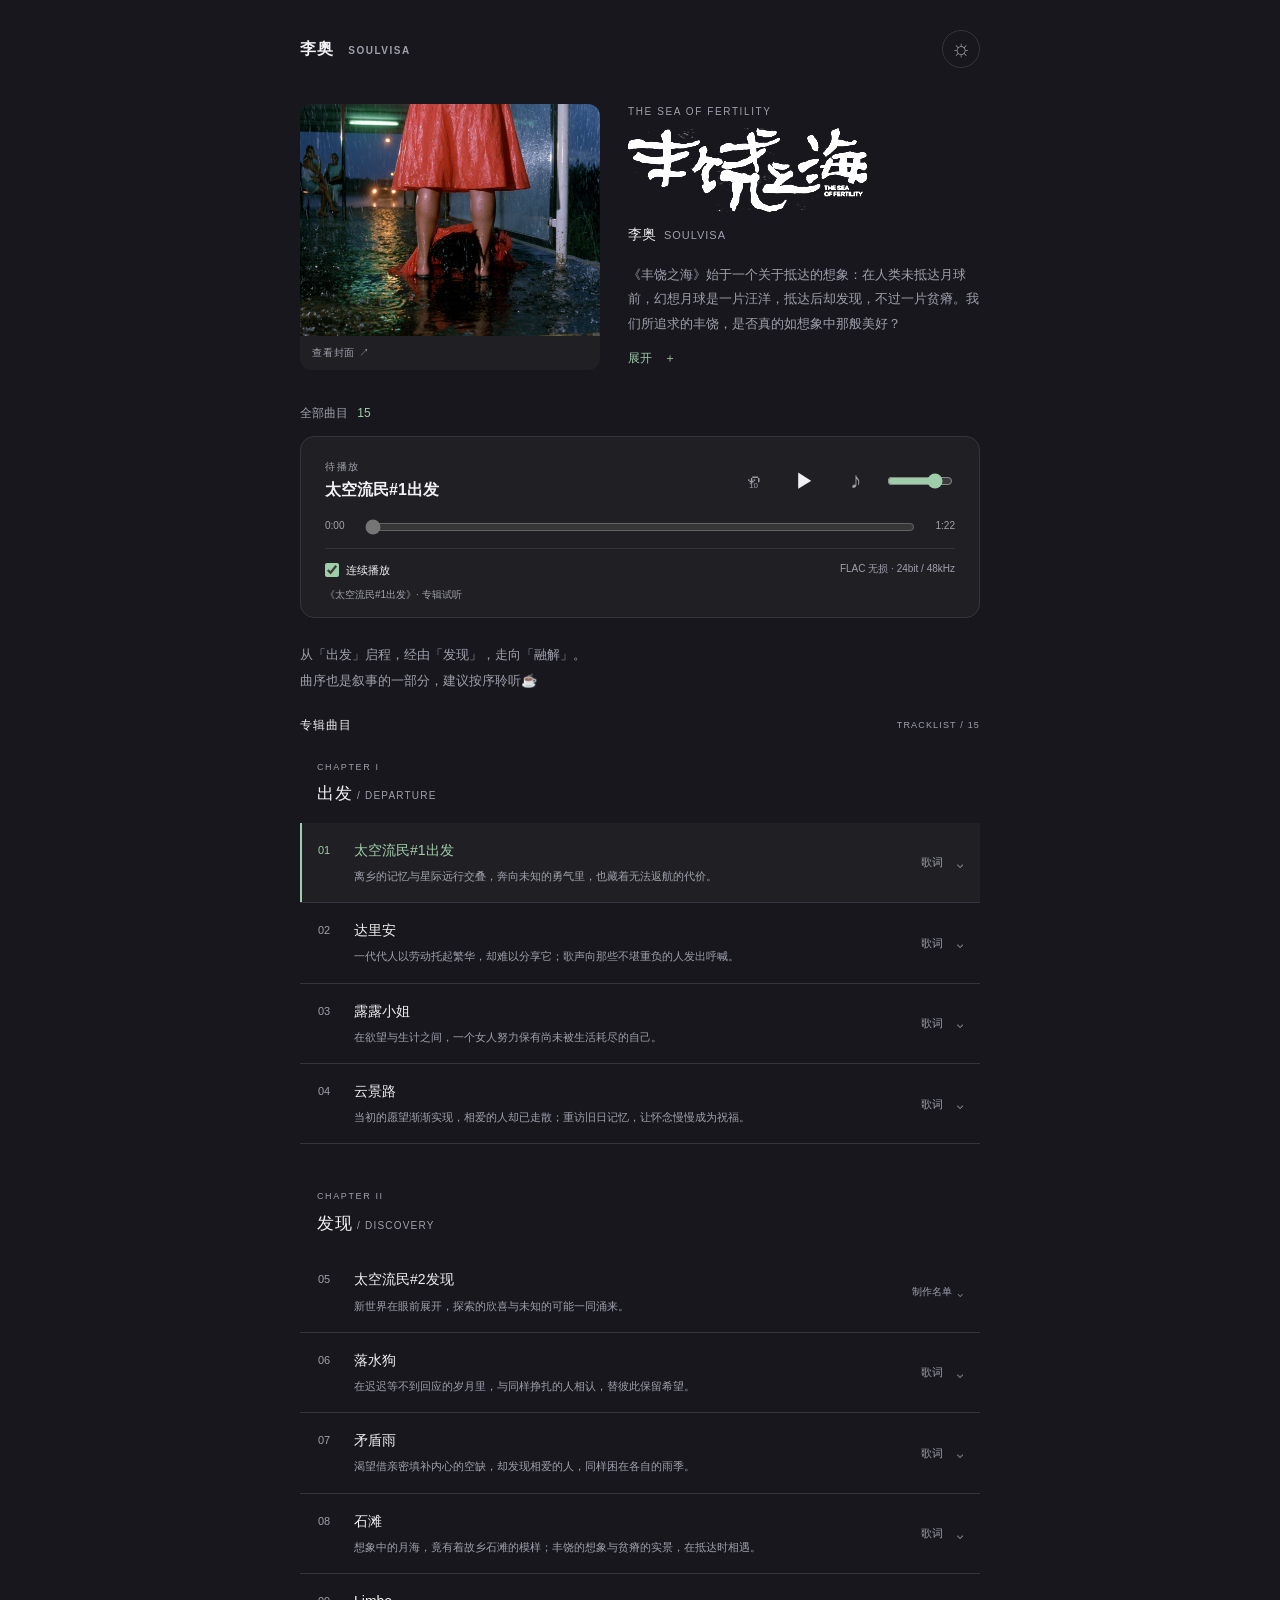
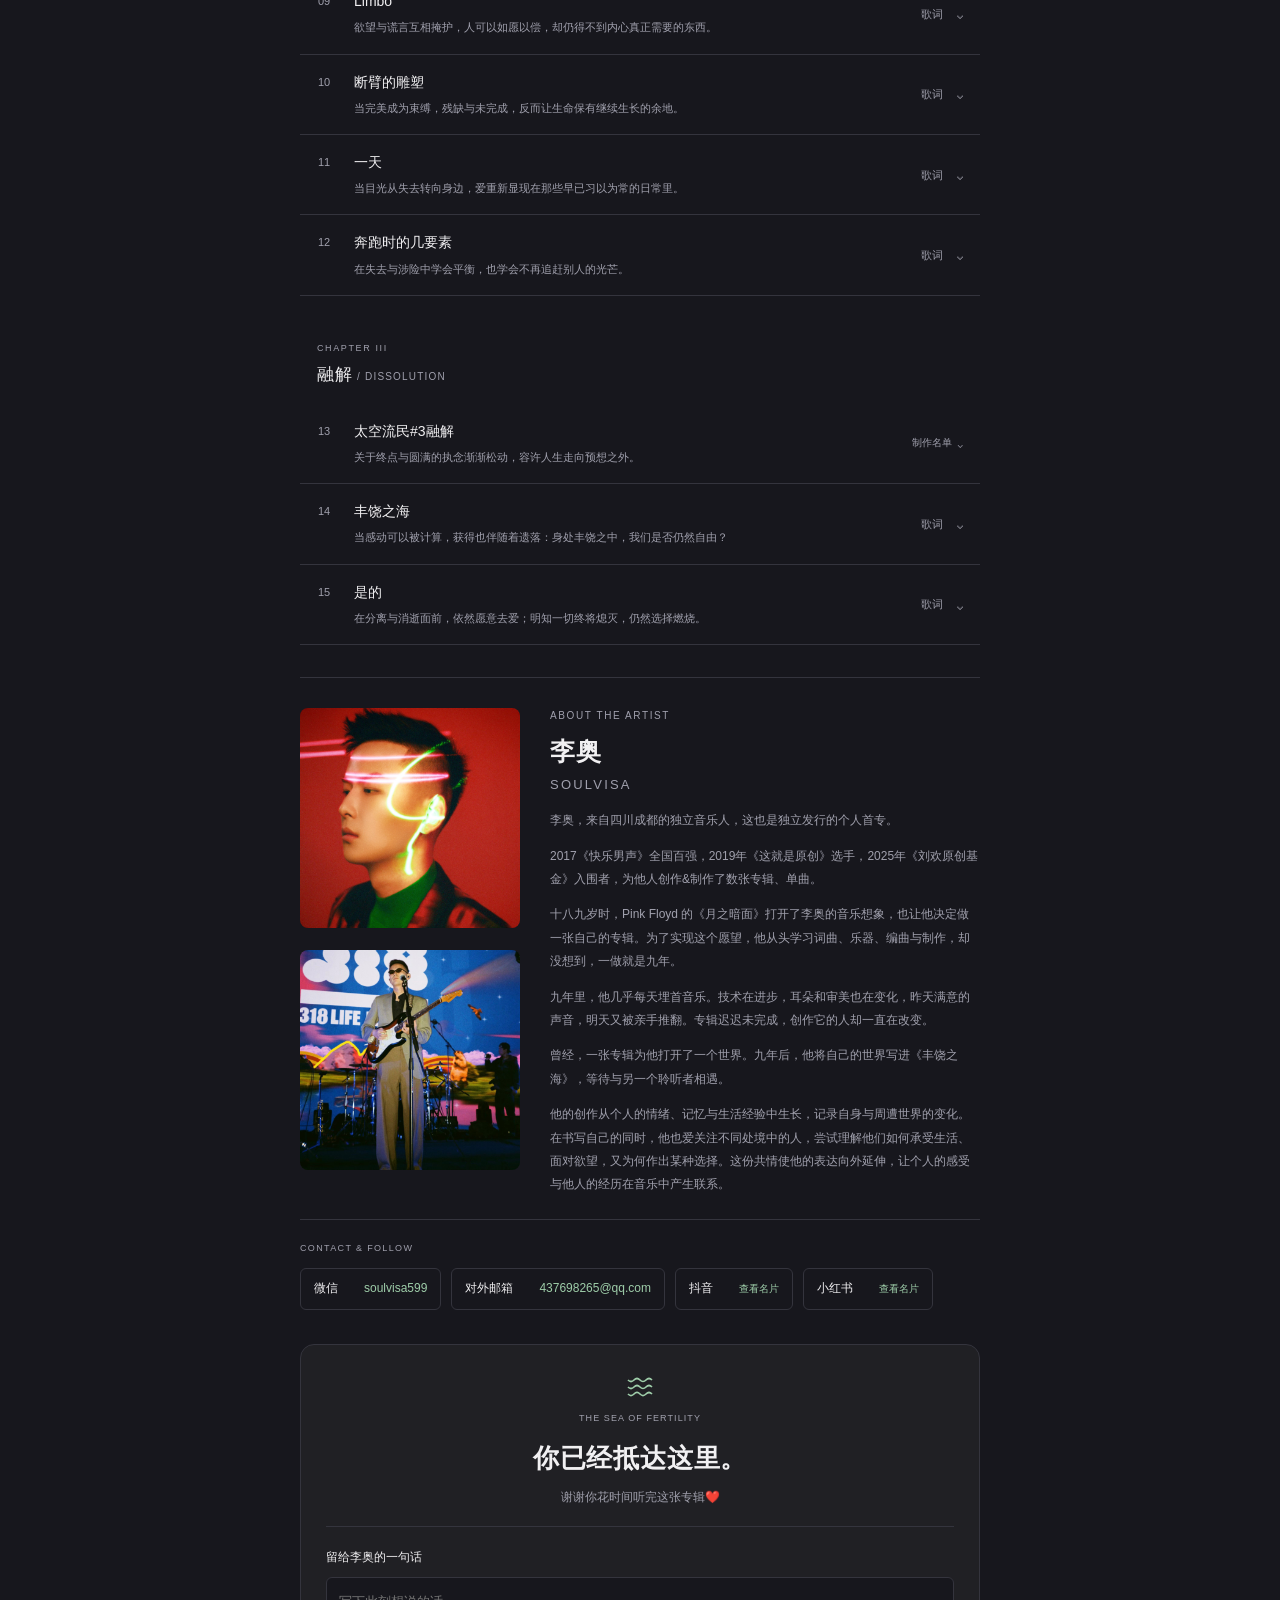
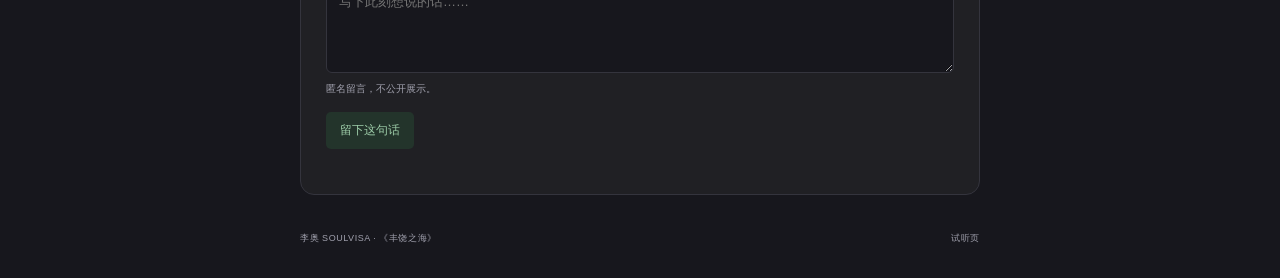
==== index.html @ 20dd4b31 "Stream all 15 lossless tracks from Hong Kong COS" ====
<!doctype html>
<html lang="zh-CN" data-theme="dark">
<head>
  <meta charset="utf-8">
  <meta name="viewport" content="width=device-width,initial-scale=1">
  <meta name="theme-color" content="#17171d">
  <meta name="app-version" content="2026-11-04-cos-all">
  <meta name="description" content="李奥 SOULVISA《丰饶之海》专辑试听与歌词。">
  <title>丰饶之海 · 李奥 SOULVISA</title>
  <link rel="icon" href="./assets/cover.jpg">
  <link rel="stylesheet" href="./styles.css?v=20261104-mainland">
  <script src="./album-data.js?v=20261104-cos-all" defer></script>
  <script src="./completion.js?v=20261104-mainland" defer></script>
  <script src="./media-session.js?v=20261104-mainland" defer></script>
  <script src="./app.js?v=20261104-mainland" defer></script>
  <script src="./socials.js?v=20261104-mainland" defer></script>
</head>
<body>
  <a class="skip" href="#player">跳到试听</a>
  <main class="shell">
    <header class="topbar"><a class="wordmark" href="#">李奥 <span>SOULVISA</span></a><button id="theme" class="icon" aria-label="切换到浅色模式" title="切换主题">☼</button></header>
    <section class="album" aria-labelledby="album-title">
      <button class="artwork" id="cover-open" aria-label="查看完整封面"><img src="./assets/cover.jpg" alt="《丰饶之海》资料包中的封面：雨幕中的红裙与倒影" width="1200" height="928"><span>查看封面 ↗</span></button>
      <div class="album-info"><p class="eyebrow">THE SEA OF FERTILITY</p><h1 id="album-title"><span class="visually-hidden">《丰饶之海》</span><span class="album-title-graphic" aria-hidden="true"><img src="./assets/album-title.svg" alt="" width="850" height="300"></span></h1><p class="artist">李奥 <span>SOULVISA</span></p><div id="introduction"></div><details class="about"><summary><span class="intro-toggle-label">展开</span><span class="intro-toggle-icon" aria-hidden="true">＋</span></summary><div id="intro-more"></div></details></div>
    </section>
    <nav class="page-nav" aria-label="页面导航"><a href="#tracklist">全部曲目 <span>15</span></a></nav>
    <section class="player" id="player" aria-label="专辑试听播放器" tabindex="-1">
      <div class="player-top"><div class="now"><p id="status" class="eyebrow" aria-live="polite">单曲试听</p><h2 id="now-title">太空流民#1出发</h2></div><div class="transport"><button id="rewind" class="icon" aria-label="后退10秒" title="后退10秒">↶<small>10</small></button><button id="play" class="play" aria-label="播放太空流民#1出发">▶</button><button id="mute" class="icon" aria-label="静音">♪</button><input id="volume" type="range" min="0" max="1" step="0.05" value="0.8" aria-label="音量"></div></div>
      <div class="timeline"><span id="elapsed">0:00</span><input id="seek" type="range" min="0" max="100" step="0.1" value="0" disabled aria-label="播放进度"><span id="duration">—:—</span></div>
      <div class="playback-options"><label class="continuous-control"><input id="continuous-play" type="checkbox" checked><span>连续播放</span></label><span class="playback-hint">FLAC 无损 · 24bit / 48kHz</span></div>
      <p id="message" role="status">《太空流民#1出发》· 专辑试听</p>
      <audio id="audio" preload="none"></audio>
    </section>
    <p class="listening-guide">从「出发」启程，经由「发现」，走向「融解」。<br>曲序也是叙事的一部分，建议按序聆听☕</p>
    <div class="list-heading" id="tracklist"><h2>专辑曲目</h2><span>TRACKLIST / 15</span></div>
    <div id="tracks" class="tracks"></div>
    <section class="artist-profile" aria-labelledby="artist-name">
      <img class="artist-portrait" src="./assets/artist-portrait.jpg?v=20261104-mainland" alt="李奥 SOULVISA 个人照片：红色背景与霓虹光轨" width="1200" height="1200" loading="lazy">
      <div class="artist-profile-info">
        <p class="eyebrow">ABOUT THE ARTIST</p>
        <h2 id="artist-name">李奥 <span>SOULVISA</span></h2>
        <div class="artist-bio"><p>李奥，来自四川成都的独立音乐人，这也是独立发行的个人首专。</p><p>2017《快乐男声》全国百强，2019年《这就是原创》选手，2025年《刘欢原创基金》入围者，为他人创作&amp;制作了数张专辑、单曲。</p><p>十八九岁时，Pink Floyd 的《月之暗面》打开了李奥的音乐想象，也让他决定做一张自己的专辑。为了实现这个愿望，他从头学习词曲、乐器、编曲与制作，却没想到，一做就是九年。</p><p>九年里，他几乎每天埋首音乐。技术在进步，耳朵和审美也在变化，昨天满意的声音，明天又被亲手推翻。专辑迟迟未完成，创作它的人却一直在改变。</p><p>曾经，一张专辑为他打开了一个世界。九年后，他将自己的世界写进《丰饶之海》，等待与另一个聆听者相遇。</p><p>他的创作从个人的情绪、记忆与生活经验中生长，记录自身与周遭世界的变化。在书写自己的同时，他也爱关注不同处境中的人，尝试理解他们如何承受生活、面对欲望，又为何作出某种选择。这份共情使他的表达向外延伸，让个人的感受与他人的经历在音乐中产生联系。</p></div>
      </div>
      <figure class="artist-stage"><img src="./assets/artist-stage.jpg" alt="李奥 SOULVISA 持吉他演唱的舞台照片" width="1440" height="1440" loading="lazy"></figure>
      <div class="artist-contact" aria-labelledby="artist-contact-title">
        <p class="eyebrow" id="artist-contact-title">CONTACT &amp; FOLLOW</p>
        <div class="artist-links">
          <button id="wechat-copy" class="wechat-contact" type="button" title="复制微信号">微信 <span>soulvisa599</span></button>
          <a href="mailto:437698265@qq.com">对外邮箱 <span>437698265@qq.com</span></a>
          <button class="social-card-button" type="button" data-social-card="douyin" aria-haspopup="dialog" aria-controls="social-dialog">抖音 <span>查看名片</span></button>
          <button class="social-card-button" type="button" data-social-card="xiaohongshu" aria-haspopup="dialog" aria-controls="social-dialog">小红书 <span>查看名片</span></button>
        </div>
        <p id="wechat-copy-status" class="contact-copy-status" role="status" aria-live="polite"></p>
      </div>
    </section>
    <section id="arrival" class="arrival" aria-label="聆听感受与匿名留言" data-complete="false">
      <svg class="arrival-waves" viewBox="0 0 28 24" width="28" height="24" aria-hidden="true"><path d="M2 5Q5 8 8 5T14 5T20 5T26 5M2 12Q5 15 8 12T14 12T20 12T26 12M2 19Q5 22 8 19T14 19T20 19T26 19" fill="none" stroke="currentColor" stroke-width="1.7"/></svg>
      <p class="eyebrow">THE SEA OF FERTILITY</p>
      <div id="arrival-completion" class="arrival-completion">
        <h2 id="arrival-title" tabindex="-1">你已经抵达这里。</h2>
        <p class="arrival-thanks">谢谢你花时间听完这张专辑❤️</p>
      </div>
      <form id="message-form" class="message-form">
        <label for="message-text">留给李奥的一句话</label>
        <textarea id="message-text" name="message" rows="3" maxlength="500" required placeholder="写下此刻想说的话……"></textarea>
        <p class="message-privacy">匿名留言，不公开展示。</p>
        <button id="send-message" type="submit">留下这句话</button>
        <p id="message-result" role="status" aria-live="polite"></p>
      </form>
    </section>
    <footer><span>李奥 SOULVISA · 《丰饶之海》</span><span>试听页</span></footer>
  </main>
  <dialog id="cover-dialog" aria-label="专辑封面"><button class="close" aria-label="关闭封面">×</button><img src="./assets/cover.jpg" alt="《丰饶之海》完整封面"></dialog>
  <dialog id="social-dialog" aria-labelledby="social-title">
    <button class="close" type="button" aria-label="关闭社交名片">×</button>
    <h2 id="social-title">社交名片</h2>
    <p id="social-account"></p>
    <img id="social-image" alt="">
    <div class="social-dialog-actions"><button id="social-copy" type="button">复制账号</button><a id="social-save" download>保存名片</a></div>
    <p id="social-copy-status" role="status" aria-live="polite"></p>
  </dialog>
  <noscript>请开启 JavaScript 以查看曲目与歌词。<a href="https://soulvisa-lossless-test-20261104-1313808286.cos.ap-hongkong.myqcloud.com/02.flac">《达里安》试听</a></noscript>
</body>
</html>
---- styles.css ----
:root{--bg:#17171d;--surface:#202024;--hover:#27272e;--ink:#f1f0f2;--muted:#a0a0ad;--line:#34343d;--accent:#9ecda9;--accent-bg:#23342b;--overlay:#000b;--font:-apple-system,BlinkMacSystemFont,"Segoe UI","PingFang SC","Microsoft YaHei",sans-serif;color-scheme:dark}
[data-theme=light]{--bg:#f5f4f0;--surface:#fffefa;--hover:#eeede7;--ink:#24252a;--muted:#666875;--line:#d9d8d1;--accent:#326a47;--accent-bg:#e6eee4;color-scheme:light}
*{box-sizing:border-box}html{scroll-behavior:smooth;scroll-padding-top:24px;overflow-x:clip}body{margin:0;background:var(--bg);color:var(--ink);font-family:var(--font);font-size:14px;line-height:1.65;overflow-x:clip}button,input,a{-webkit-tap-highlight-color:transparent}button,input{font:inherit}button{color:inherit;cursor:pointer}button,a,input{outline-offset:5px}button:focus-visible,a:focus-visible,input:focus-visible,summary:focus-visible{outline:2px solid var(--accent)}a{color:inherit;text-decoration:none}button{border:0;background:none}button:disabled{opacity:.3;cursor:default}h1,h2,p{margin:0}h1,h2{font-weight:600}button,a,summary{touch-action:manipulation}.shell{width:min(100% - 40px,680px);margin:0 auto}.skip{position:absolute;top:-80px;padding:12px;background:var(--ink);color:var(--bg);z-index:10}.skip:focus{top:0}.topbar{display:flex;align-items:center;justify-content:space-between;padding:30px 0 36px}.wordmark{font-size:16px;font-weight:600;letter-spacing:.08em}.wordmark span{font-size:10px;letter-spacing:.15em;color:var(--muted);margin-left:8px}.icon{width:38px;height:38px;display:inline-flex;align-items:center;justify-content:center;border-radius:50%;font-size:23px;color:var(--muted);position:relative;flex-shrink:0}.icon:hover{background:var(--hover);color:var(--ink)}#theme{border:1px solid var(--line)}.album{display:grid;grid-template-columns:300px minmax(0,1fr);gap:28px;align-items:start}.artwork{padding:0;text-align:left;position:relative;overflow:hidden;display:block;border-radius:12px;background:var(--surface)}.artwork img{display:block;width:100%;height:auto;aspect-ratio:2311/1786}.artwork span{display:block;font-size:10px;color:var(--muted);padding:9px 12px;letter-spacing:.08em}.album-info{min-width:0}.eyebrow{color:var(--muted);font-size:10px;letter-spacing:.16em;line-height:1.5}.album h1{font-size:36px;letter-spacing:.035em;line-height:1.25;margin:8px 0 10px;overflow-wrap:anywhere}.artist{font-size:14px;color:var(--ink);margin-bottom:17px}.artist span{font-size:11px;letter-spacing:.09em;color:var(--muted);margin-left:4px}#introduction p,.about p{color:var(--muted);line-height:1.9;font-size:13px}.about{margin-top:9px}.about summary{color:var(--accent);font-size:12px;cursor:pointer;list-style:none;display:inline-flex;align-items:center;gap:12px}.about summary::-webkit-details-marker{display:none}.about[open] summary .intro-toggle-icon{transform:rotate(45deg)}.about p{margin-top:12px}.page-nav{display:flex;justify-content:space-between;align-items:center;margin:34px 0 12px;color:var(--muted);font-size:12px}.page-nav span{margin-left:6px;color:var(--accent)}.page-nav button{padding:8px 0;font-size:12px}.page-nav a:hover,.page-nav button:hover{color:var(--ink)}.player{border:1px solid var(--line);background:var(--surface);border-radius:14px;padding:22px 24px 14px}.player-top{display:flex;align-items:center;justify-content:space-between;gap:16px}.now{min-width:0}.now h2{font-size:16px;margin-top:3px;overflow-wrap:anywhere}.transport{display:flex;align-items:center;gap:10px}.play{width:44px;height:44px;font-size:20px;display:grid;place-items:center;border-radius:50%;color:var(--ink)}.play:hover{background:var(--hover)}.icon small{position:absolute;font-size:8px;top:17px;left:14px}.timeline{display:flex;align-items:center;gap:12px;margin-top:14px;color:var(--muted);font-size:10px;font-variant-numeric:tabular-nums}.timeline span{min-width:28px}.timeline span:last-child{text-align:right}input[type=range]{accent-color:var(--accent);cursor:pointer;height:18px}#volume{width:66px}#seek{flex:1;min-width:0;width:100%;margin:0}#message{font-size:10px;color:var(--muted);margin:8px 0 0}.list-heading{display:flex;align-items:center;justify-content:space-between;margin:32px 0 13px}.list-heading h2{font-size:12px;font-weight:500;letter-spacing:.07em}.list-heading span{font-size:9px;letter-spacing:.13em;color:var(--muted)}.track{border-bottom:1px solid var(--line);position:relative}.track[data-selected=true]{background:var(--surface)}.track[data-selected=true]:before{content:"";position:absolute;left:0;top:0;bottom:0;width:2px;background:var(--accent)}.row{display:grid;grid-template-columns:minmax(0,1fr) 76px;min-height:59px;align-items:center}.select-track{display:grid;grid-template-columns:24px minmax(0,1fr);align-items:center;gap:12px;text-align:left;min-width:0;width:100%;padding:16px 10px 16px 18px}.select-track:hover{background:var(--hover)}.number{font-size:11px;color:var(--muted);font-variant-numeric:tabular-nums}.track-title{font-size:14px;overflow-wrap:anywhere;min-width:0}.track-state{font-size:10px;color:var(--muted);white-space:nowrap}.track[data-selected=true] .track-title,.track[data-selected=true] .number{color:var(--accent)}.chevron{display:flex;align-items:center;justify-content:flex-end;gap:12px;width:74px;height:44px;padding:0 14px 0 0;color:var(--muted);font-size:11px;white-space:nowrap}.chevron:hover{color:var(--ink)}.chevron-icon{font-size:18px}.chevron[aria-expanded=true] .chevron-icon{transform:rotate(180deg)}.track-unavailable{padding-right:14px;text-align:right;font-size:10px;color:var(--muted);white-space:nowrap}.track-details{padding:2px 20px 28px 54px}.track-details[hidden]{display:none}.credit{font-size:11px;color:var(--accent);margin-bottom:16px}.lyrics{font-size:13px;color:var(--muted);white-space:pre-wrap;line-height:2;overflow-wrap:anywhere}.listen-link{border-top:1px solid var(--line);margin-top:36px;padding-top:27px;display:flex;justify-content:space-between;align-items:center;gap:20px}.listen-link h2{font-size:18px;margin:5px 0}.listen-link p:not(.eyebrow){font-size:12px;color:var(--muted)}.listen-link>a{font-size:12px;white-space:nowrap;border:1px solid var(--line);border-radius:6px;padding:10px 14px}.listen-link>a:hover{background:var(--hover)}.listen-link>a span{margin-left:10px;color:var(--accent)}footer{display:flex;justify-content:space-between;gap:16px;color:var(--muted);font-size:9px;letter-spacing:.06em;padding:36px 0 32px}dialog{position:fixed;max-width:calc(100% - 32px);max-height:calc(100dvh - 36px);border:1px solid var(--line);background:var(--surface);color:var(--ink);border-radius:12px;padding:28px}dialog::backdrop{background:var(--overlay)}.close{position:absolute;right:10px;top:8px;background:var(--surface);border-radius:50%;width:34px;height:34px;font-size:26px;line-height:1}.close:hover{background:var(--hover)}#cover-dialog{padding:42px 10px 10px;width:min(92vw,1000px)}#cover-dialog img{display:block;width:100%;height:auto;max-height:calc(100dvh - 100px);object-fit:contain}noscript{display:block;text-align:center}
@media(max-width:560px){.shell{width:calc(100% - 32px);max-width:414px}.topbar{padding:23px 0 28px}.album{grid-template-columns:minmax(0,1fr);gap:22px}.artwork{width:100%}.artwork span{position:absolute;bottom:0;right:0;background:var(--overlay);color:var(--ink);border-radius:8px 0 0 0}.album h1{font-size:34px}.album .eyebrow{font-size:9px}.artist{margin-bottom:13px}#introduction p,.about p{font-size:13px}.page-nav{margin-top:24px}.player{padding:19px 15px 12px}.transport{gap:1px}#volume{display:none}.icon{width:32px}.play{width:38px}.timeline{gap:8px}.now h2{font-size:14px}.now .eyebrow{font-size:9px;letter-spacing:.08em}.select-track{padding-left:13px;gap:6px;grid-template-columns:22px minmax(0,1fr)}.track-title{font-size:13px}.track-state{font-size:9px}.row{grid-template-columns:minmax(0,1fr) 68px}.chevron{width:66px;gap:10px;font-size:10px}.track-details{padding-left:41px;padding-right:15px}.listen-link{align-items:flex-start;flex-direction:column;gap:16px}.listen-link>a{width:100%;display:flex;justify-content:space-between}footer{font-size:8px;gap:8px}}
@media(prefers-reduced-motion:reduce){html{scroll-behavior:auto}}

/* 2026-11-02 · item 4 artist photo preview */
.artist-profile{display:grid;grid-template-columns:220px minmax(0,1fr);align-items:center;gap:30px;padding-top:30px;margin-top:32px;border-top:1px solid var(--line)}
.artist-portrait{display:block;width:100%;height:auto;border-radius:8px}
.artist-profile-info{min-width:0}.artist-profile-info h2{font-size:25px;line-height:1.5;letter-spacing:.04em;margin-top:10px}.artist-profile-info h2 span{display:block;font-size:13px;font-weight:400;letter-spacing:.17em;color:var(--muted);margin-top:4px}
@media(max-width:560px){.artist-profile{grid-template-columns:minmax(0,1fr);gap:20px;padding-top:24px;margin-top:28px}.artist-profile-info h2{font-size:23px}.artist-profile-info h2 span{display:inline;margin-left:10px;font-size:11px}}

/* 2026-11-02 · item 5 listening guide; user confirmed 15 tracks, last track pending */
.listening-guide{color:var(--muted);font-size:13px;line-height:1.95;margin:24px 0 0;max-width:620px}.listening-guide+.list-heading{margin-top:23px}

/* 2026-11-02 · item 6; confirmed chapter starts: 01, 04, 12 */
.chapter+.chapter{margin-top:34px}.chapter-heading{padding:12px 17px 16px}.chapter-heading .eyebrow{font-size:9px;letter-spacing:.18em;color:var(--muted)}.chapter-heading h3{font-size:17px;font-weight:500;line-height:1.5;letter-spacing:.06em;margin:7px 0 0;color:var(--ink)}.chapter-english{font-size:10px;letter-spacing:.12em;font-weight:400;color:var(--muted)}
@media(max-width:560px){.chapter-heading{padding-left:13px}.chapter-heading h3{font-size:16px}.chapter-english{font-size:9px}.chapter+.chapter{margin-top:28px}}

/* 2026-11-02 · item 7 proposed track summaries */
.track-copy{display:block;min-width:0}.track-copy .track-title{display:block}.track-summary{display:block;font-size:11px;line-height:1.85;color:var(--muted);margin-top:4px;font-weight:400;overflow-wrap:anywhere}.select-track>.number{align-self:start;padding-top:2px}
@media(max-width:560px){.track-summary{font-size:10px;line-height:1.8}}

/* 2026-11-02 · item 8 continuous playback */
.playback-options{display:flex;align-items:center;justify-content:space-between;gap:12px;margin-top:12px;padding-top:12px;border-top:1px solid var(--line)}.continuous-control{display:inline-flex;align-items:center;gap:7px;cursor:pointer;color:var(--ink);font-size:11px;white-space:nowrap}.continuous-control input{margin:0;width:14px;height:14px;accent-color:var(--accent);cursor:pointer}.playback-hint{font-size:10px;color:var(--muted)}

/* Ending copy and message form are displayed directly, per 网站修改3.pdf. */
.arrival-completion[hidden]{display:none}
.arrival[hidden],.message-form[hidden]{display:none}.arrival{margin-top:34px;padding:30px 25px 24px;border:1px solid var(--line);border-radius:14px;background:var(--surface);text-align:center}.arrival-waves{display:block;margin:0 auto 13px;color:var(--accent)}.arrival .eyebrow{font-size:9px;letter-spacing:.12em}.arrival h2{margin:12px 0 8px;font-size:26px;letter-spacing:.03em;font-weight:600}.arrival-thanks{font-size:12px;color:var(--muted)}.arrival-question{border-top:1px solid var(--line);margin-top:24px;padding-top:19px}.arrival-question>p{font-size:13px}.arrival-actions{display:flex;justify-content:center;align-items:center;gap:10px;margin-top:9px;font-size:12px;color:var(--muted)}.arrival-actions button{padding:6px 0;font-size:12px}.arrival-actions #leave-message{color:var(--accent)}.arrival-actions button:hover{text-decoration:underline}.message-form{text-align:left;border-top:1px solid var(--line);padding-top:21px;margin-top:18px}.message-form label{display:block;font-size:12px;margin-bottom:9px}.message-form textarea{display:block;width:100%;padding:12px;resize:vertical;min-height:96px;font:13px/1.8 var(--font);background:var(--bg);color:var(--ink);border:1px solid var(--line);border-radius:6px}.message-privacy{font-size:10px;color:var(--muted);margin-top:8px}.message-form>button{font-size:12px;background:var(--accent-bg);color:var(--accent);border-radius:5px;padding:9px 14px;margin-top:14px}#message-result{font-size:11px;color:var(--muted);margin-top:10px;min-height:1em}
@media(max-width:560px){.arrival{padding:25px 18px 21px}.arrival h2{font-size:23px}.arrival-question>p{font-size:12px}}

/* 2026-11-02 · item 10 artist biography and contact layout preview */
.artist-profile{align-items:start;row-gap:26px}.artist-bio{font-size:12px;line-height:1.95;color:var(--muted);margin-top:15px}.artist-contact{grid-column:1/-1;padding-top:22px;border-top:1px solid var(--line)}.artist-contact .eyebrow{font-size:9px;letter-spacing:.15em}.artist-links{display:flex;flex-wrap:wrap;gap:10px;margin-top:13px}.artist-links>a,.artist-link-placeholder{display:inline-flex;align-items:center;gap:26px;padding:10px 13px;border:1px solid var(--line);border-radius:6px;font-size:12px}.artist-links>a:hover{background:var(--hover)}.artist-links>a span{color:var(--accent)}.artist-link-placeholder{color:var(--muted)}.artist-link-placeholder small{font-size:10px;opacity:.7}
@media(max-width:560px){.artist-profile{row-gap:20px}.artist-bio{font-size:12px;margin-top:14px}.artist-contact{padding-top:20px}.artist-links{gap:8px}.artist-links>a,.artist-link-placeholder{padding:10px 12px;gap:20px;font-size:11px}}
.artist-bio-placeholder{margin-top:17px;padding:16px;border:1px dashed var(--line);border-radius:6px;color:var(--muted);font-size:12px}.artist-bio-placeholder span{display:block;height:4px;border-radius:2px;background:var(--line);margin-top:14px;width:94%}.artist-bio-placeholder span:last-child{width:70%;margin-top:10px}

/* User-provided social cards; original files are preserved. */
.social-card-button{display:inline-flex;align-items:center;gap:26px;padding:10px 13px;border:1px solid var(--line);border-radius:6px;font-size:12px}.social-card-button span{font-size:10px;color:var(--accent)}.social-card-button:hover{background:var(--hover)}#social-dialog{width:min(92vw,520px);padding:28px 20px 14px}#social-title{font-size:16px;padding-right:24px}#social-account{font-size:12px;color:var(--muted);margin-top:5px}#social-image{display:block;max-width:100%;width:auto;height:auto;max-height:calc(100dvh - 245px);margin:18px auto 0;border-radius:5px}#social-image:not([src]){display:none}.social-dialog-actions{display:flex;justify-content:center;gap:10px;margin-top:16px}.social-dialog-actions>*{border:1px solid var(--line);border-radius:5px;padding:8px 15px;font-size:12px}.social-dialog-actions>*:hover{background:var(--hover)}#social-copy-status{text-align:center;font-size:11px;color:var(--accent);min-height:1.7em;margin-top:9px}
@media(max-width:560px){.social-card-button{gap:20px;padding:10px 12px;font-size:11px}#social-dialog{padding:24px 16px 12px}#social-title{font-size:14px}}
.document-heading{font-size:12px;color:var(--muted);margin-bottom:12px}.credit{white-space:pre-wrap;overflow-wrap:anywhere;line-height:1.9}.credit-after{margin-top:22px;margin-bottom:0}.chevron.credits-only{gap:4px;font-size:10px}.chevron.credits-only .chevron-icon{font-size:15px}
@media(max-width:560px){.chevron.credits-only{gap:3px;font-size:9px}.chevron.credits-only .chevron-icon{font-size:13px}}

/* 2026-11-03: supplied title artwork and approved biography. Original JPEG is unchanged. */
.visually-hidden{position:absolute;width:1px;height:1px;padding:0;margin:-1px;overflow:hidden;clip-path:inset(50%);white-space:nowrap;border:0}
.album-title-graphic{display:block;position:relative;width:min(100%,240px);aspect-ratio:2.8;overflow:hidden;background:transparent}
.album-title-graphic img{display:block;width:100%;height:100%;object-fit:contain;filter:none}
[data-theme=light] .album-title-graphic img{filter:invert(1)}
.artist-bio p+p{margin-top:12px}

/* 2026-11-03: six requested changes; photographs retain their original composition. */
.artist-profile{grid-template-areas:"portrait biography" "stage biography" "contact contact";grid-template-rows:auto 1fr auto;gap:22px 30px}
.artist-portrait{grid-area:portrait}
.artist-profile-info{grid-area:biography}
.artist-stage{grid-area:stage;min-width:0;margin:0}
.artist-stage img{display:block;width:100%;height:auto;border-radius:8px}
.artist-contact{grid-area:contact}
.wechat-contact{display:inline-flex;align-items:center;gap:26px;padding:10px 13px;border:1px solid var(--line);border-radius:6px;font-size:12px;text-align:left}
.wechat-contact span{color:var(--accent);user-select:text}
.wechat-contact:hover{background:var(--hover)}
.contact-copy-status{min-height:0;margin-top:10px;font-size:11px;color:var(--accent)}
.contact-copy-status:empty{display:none}
@media(max-width:560px){
  .artist-profile{grid-template-areas:"portrait" "biography" "stage" "contact";grid-template-rows:auto;gap:22px}
  .wechat-contact{padding:10px 12px;gap:20px;font-size:11px}
}
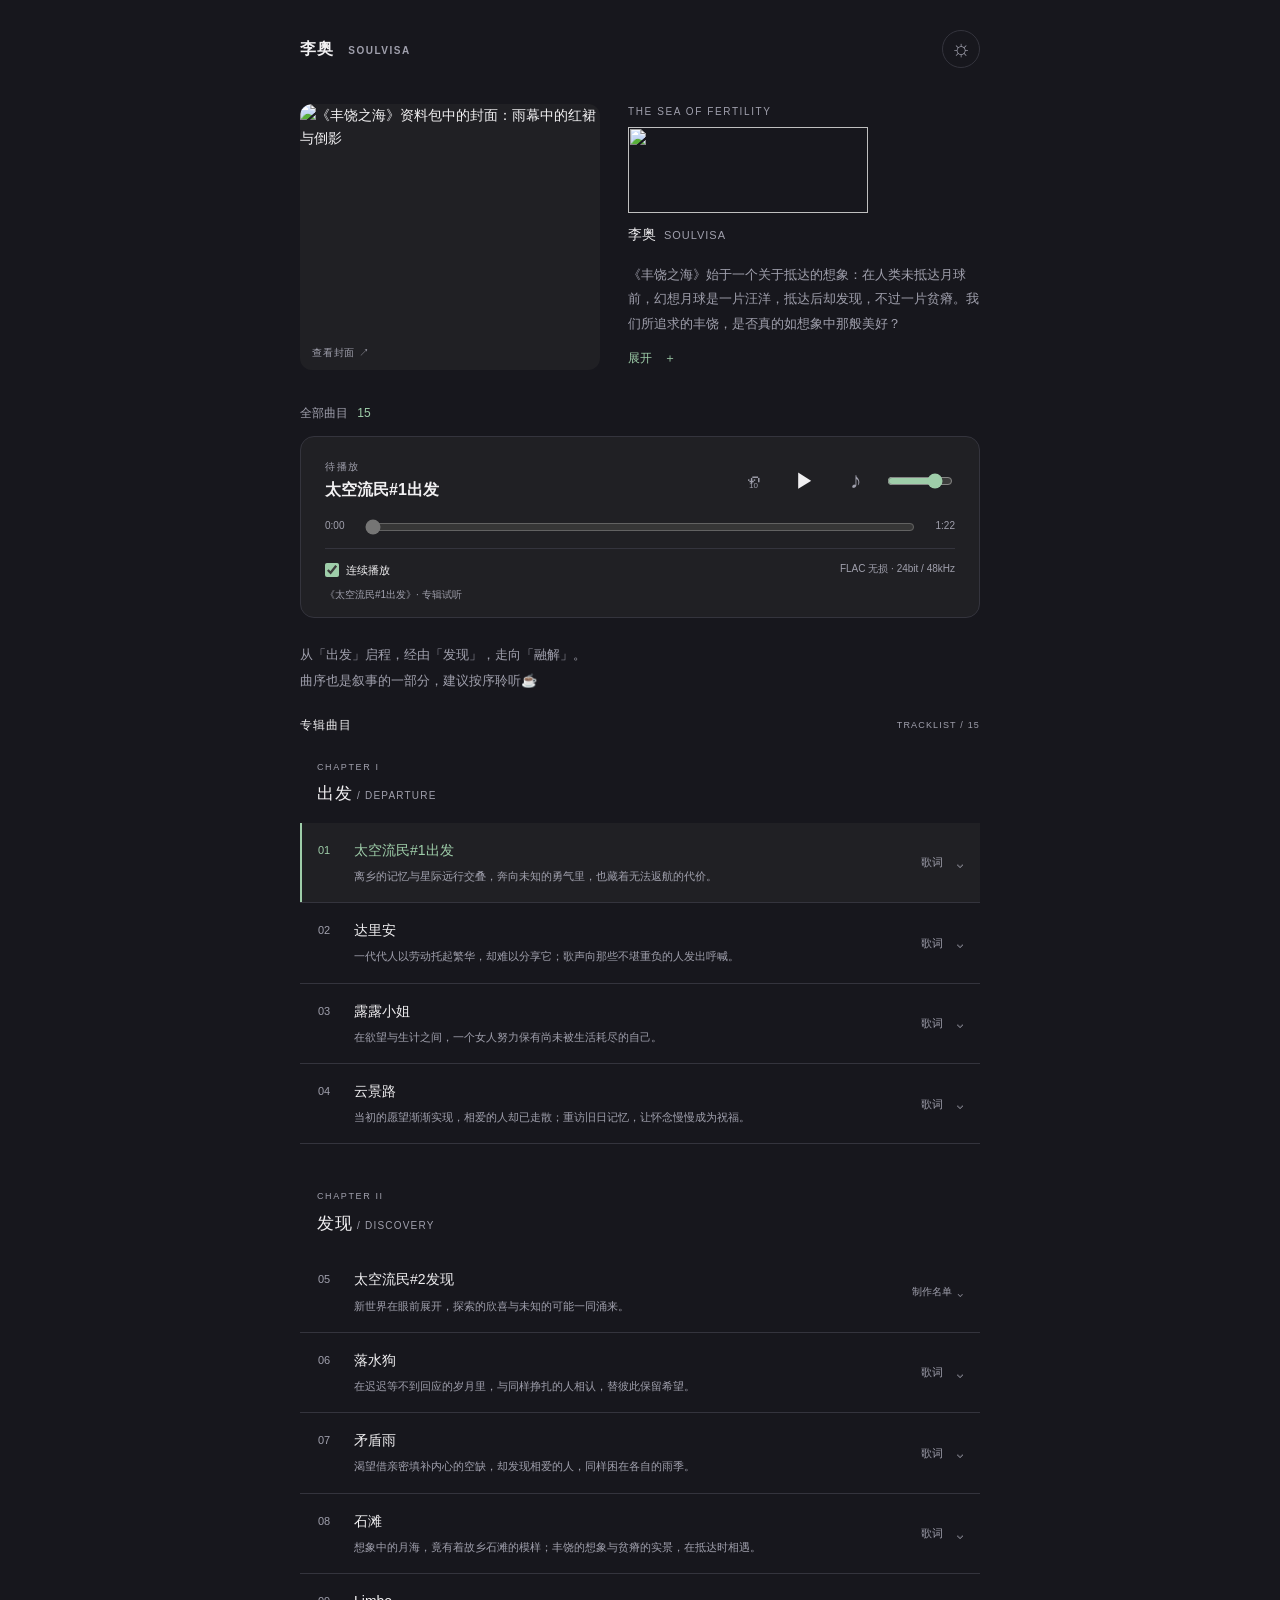
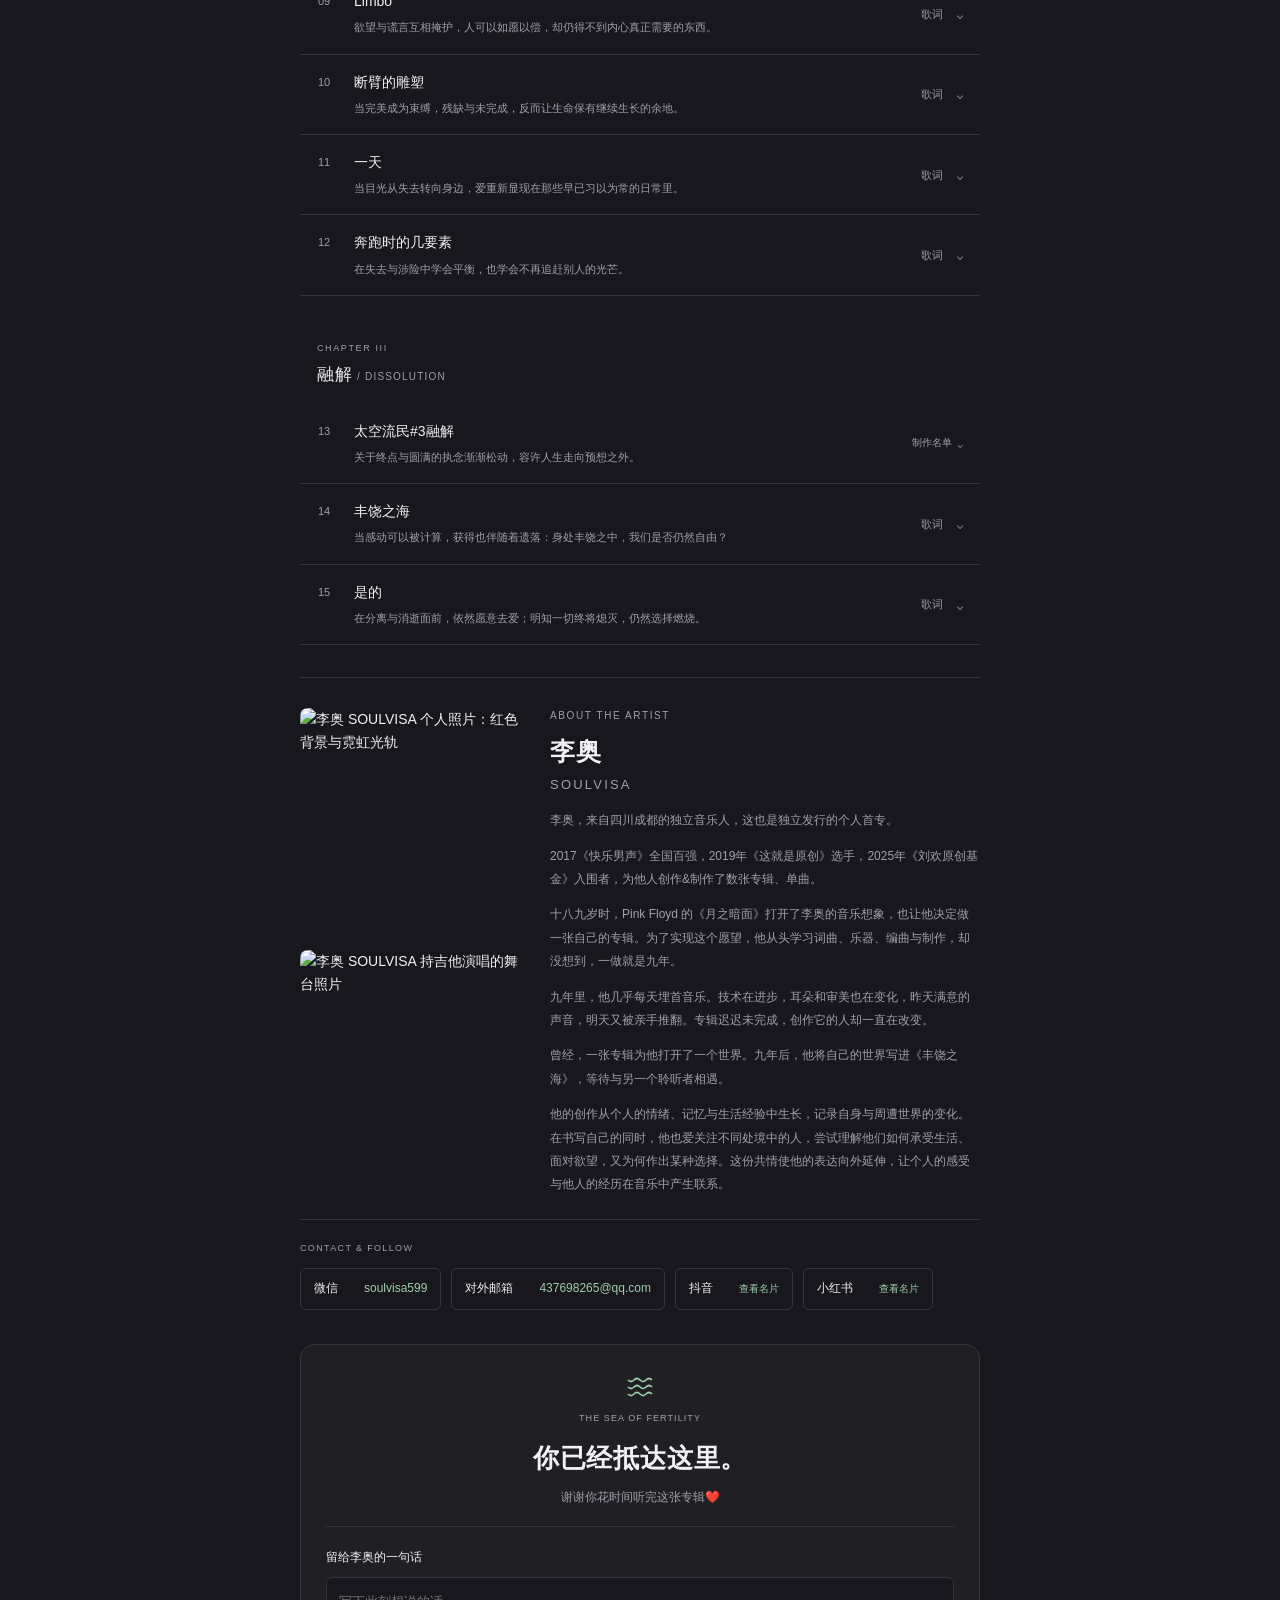
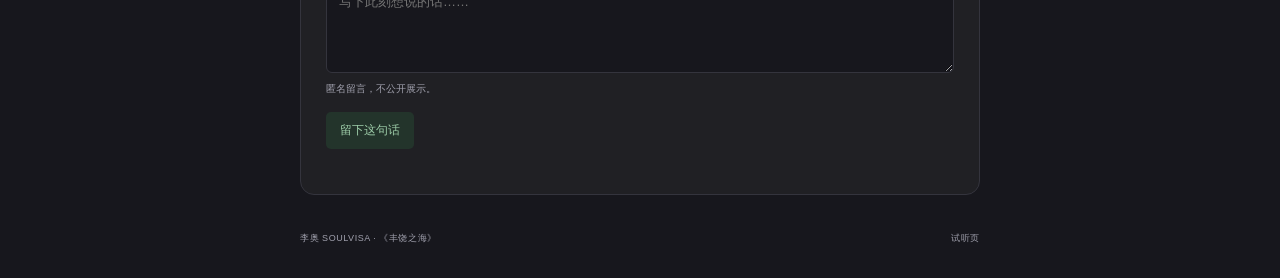
==== commit da475673: "perf: reduce and prioritize first-screen images" ====
--- a/index.html
+++ b/index.html
@@ -4,15 +4,19 @@
   <meta charset="utf-8">
   <meta name="viewport" content="width=device-width,initial-scale=1">
   <meta name="theme-color" content="#17171d">
-  <meta name="app-version" content="2026-11-04-cos-all">
+  <meta name="app-version" content="2026-11-05-first-load">
   <meta name="description" content="李奥 SOULVISA《丰饶之海》专辑试听与歌词。">
   <title>丰饶之海 · 李奥 SOULVISA</title>
-  <link rel="icon" href="./assets/cover.jpg">
+  <link rel="preconnect" href="https://dataloom-emsvuwrf.feishucdn.com">
+  <link rel="dns-prefetch" href="https://soulvisa-lossless-test-20261104-1313808286.cos.ap-hongkong.myqcloud.com">
+  <link rel="preload" as="image" fetchpriority="high" href="https://wcnujr548fca.feishu.link/spark/app/app_17hce27jycz/runtime/api/v1/storage/object/bucket_aadk5kw35twdw/1881026821012554.webp">
+  <link rel="preload" as="image" href="https://wcnujr548fca.feishu.link/spark/app/app_17hce27jycz/runtime/api/v1/storage/object/bucket_aadk5kw35twdw/1881027237363915.webp">
+  <link rel="icon" type="image/webp" href="https://wcnujr548fca.feishu.link/spark/app/app_17hce27jycz/runtime/api/v1/storage/object/bucket_aadk5kw35twdw/1881026834123802.webp">
   <link rel="stylesheet" href="./styles.css?v=20261104-mainland">
   <script src="./album-data.js?v=20261104-cos-all" defer></script>
   <script src="./completion.js?v=20261104-mainland" defer></script>
   <script src="./media-session.js?v=20261104-mainland" defer></script>
-  <script src="./app.js?v=20261104-mainland" defer></script>
+  <script src="./app.js?v=20261105-first-load" defer></script>
   <script src="./socials.js?v=20261104-mainland" defer></script>
 </head>
 <body>
@@ -20,8 +24,8 @@
   <main class="shell">
     <header class="topbar"><a class="wordmark" href="#">李奥 <span>SOULVISA</span></a><button id="theme" class="icon" aria-label="切换到浅色模式" title="切换主题">☼</button></header>
     <section class="album" aria-labelledby="album-title">
-      <button class="artwork" id="cover-open" aria-label="查看完整封面"><img src="./assets/cover.jpg" alt="《丰饶之海》资料包中的封面：雨幕中的红裙与倒影" width="1200" height="928"><span>查看封面 ↗</span></button>
-      <div class="album-info"><p class="eyebrow">THE SEA OF FERTILITY</p><h1 id="album-title"><span class="visually-hidden">《丰饶之海》</span><span class="album-title-graphic" aria-hidden="true"><img src="./assets/album-title.svg" alt="" width="850" height="300"></span></h1><p class="artist">李奥 <span>SOULVISA</span></p><div id="introduction"></div><details class="about"><summary><span class="intro-toggle-label">展开</span><span class="intro-toggle-icon" aria-hidden="true">＋</span></summary><div id="intro-more"></div></details></div>
+      <button class="artwork" id="cover-open" aria-label="查看完整封面"><img src="https://wcnujr548fca.feishu.link/spark/app/app_17hce27jycz/runtime/api/v1/storage/object/bucket_aadk5kw35twdw/1881026821012554.webp" alt="《丰饶之海》资料包中的封面：雨幕中的红裙与倒影" width="1200" height="928" fetchpriority="high" decoding="async"><span>查看封面 ↗</span></button>
+      <div class="album-info"><p class="eyebrow">THE SEA OF FERTILITY</p><h1 id="album-title"><span class="visually-hidden">《丰饶之海》</span><span class="album-title-graphic" aria-hidden="true"><img src="https://wcnujr548fca.feishu.link/spark/app/app_17hce27jycz/runtime/api/v1/storage/object/bucket_aadk5kw35twdw/1881027237363915.webp" alt="" width="850" height="300" decoding="async"></span></h1><p class="artist">李奥 <span>SOULVISA</span></p><div id="introduction"></div><details class="about"><summary><span class="intro-toggle-label">展开</span><span class="intro-toggle-icon" aria-hidden="true">＋</span></summary><div id="intro-more"></div></details></div>
     </section>
     <nav class="page-nav" aria-label="页面导航"><a href="#tracklist">全部曲目 <span>15</span></a></nav>
     <section class="player" id="player" aria-label="专辑试听播放器" tabindex="-1">
@@ -35,13 +39,13 @@
     <div class="list-heading" id="tracklist"><h2>专辑曲目</h2><span>TRACKLIST / 15</span></div>
     <div id="tracks" class="tracks"></div>
     <section class="artist-profile" aria-labelledby="artist-name">
-      <img class="artist-portrait" src="./assets/artist-portrait.jpg?v=20261104-mainland" alt="李奥 SOULVISA 个人照片：红色背景与霓虹光轨" width="1200" height="1200" loading="lazy">
+      <img class="artist-portrait" src="https://wcnujr548fca.feishu.link/spark/app/app_17hce27jycz/runtime/api/v1/storage/object/bucket_aadk5kw35twdw/1881026840440971.webp" alt="李奥 SOULVISA 个人照片：红色背景与霓虹光轨" width="1200" height="1200" loading="lazy" decoding="async">
       <div class="artist-profile-info">
         <p class="eyebrow">ABOUT THE ARTIST</p>
         <h2 id="artist-name">李奥 <span>SOULVISA</span></h2>
         <div class="artist-bio"><p>李奥，来自四川成都的独立音乐人，这也是独立发行的个人首专。</p><p>2017《快乐男声》全国百强，2019年《这就是原创》选手，2025年《刘欢原创基金》入围者，为他人创作&amp;制作了数张专辑、单曲。</p><p>十八九岁时，Pink Floyd 的《月之暗面》打开了李奥的音乐想象，也让他决定做一张自己的专辑。为了实现这个愿望，他从头学习词曲、乐器、编曲与制作，却没想到，一做就是九年。</p><p>九年里，他几乎每天埋首音乐。技术在进步，耳朵和审美也在变化，昨天满意的声音，明天又被亲手推翻。专辑迟迟未完成，创作它的人却一直在改变。</p><p>曾经，一张专辑为他打开了一个世界。九年后，他将自己的世界写进《丰饶之海》，等待与另一个聆听者相遇。</p><p>他的创作从个人的情绪、记忆与生活经验中生长，记录自身与周遭世界的变化。在书写自己的同时，他也爱关注不同处境中的人，尝试理解他们如何承受生活、面对欲望，又为何作出某种选择。这份共情使他的表达向外延伸，让个人的感受与他人的经历在音乐中产生联系。</p></div>
       </div>
-      <figure class="artist-stage"><img src="./assets/artist-stage.jpg" alt="李奥 SOULVISA 持吉他演唱的舞台照片" width="1440" height="1440" loading="lazy"></figure>
+      <figure class="artist-stage"><img src="https://wcnujr548fca.feishu.link/spark/app/app_17hce27jycz/runtime/api/v1/storage/object/bucket_aadk5kw35twdw/1881026845419803.webp" alt="李奥 SOULVISA 持吉他演唱的舞台照片" width="1440" height="1440" loading="lazy" decoding="async"></figure>
       <div class="artist-contact" aria-labelledby="artist-contact-title">
         <p class="eyebrow" id="artist-contact-title">CONTACT &amp; FOLLOW</p>
         <div class="artist-links">
@@ -70,7 +74,7 @@
     </section>
     <footer><span>李奥 SOULVISA · 《丰饶之海》</span><span>试听页</span></footer>
   </main>
-  <dialog id="cover-dialog" aria-label="专辑封面"><button class="close" aria-label="关闭封面">×</button><img src="./assets/cover.jpg" alt="《丰饶之海》完整封面"></dialog>
+  <dialog id="cover-dialog" aria-label="专辑封面"><button class="close" aria-label="关闭封面">×</button><img data-src="https://wcnujr548fca.feishu.link/spark/app/app_17hce27jycz/runtime/api/v1/storage/object/bucket_aadk5kw35twdw/1880943426477115.jpg" alt="《丰饶之海》完整封面" decoding="async"></dialog>
   <dialog id="social-dialog" aria-labelledby="social-title">
     <button class="close" type="button" aria-label="关闭社交名片">×</button>
     <h2 id="social-title">社交名片</h2>
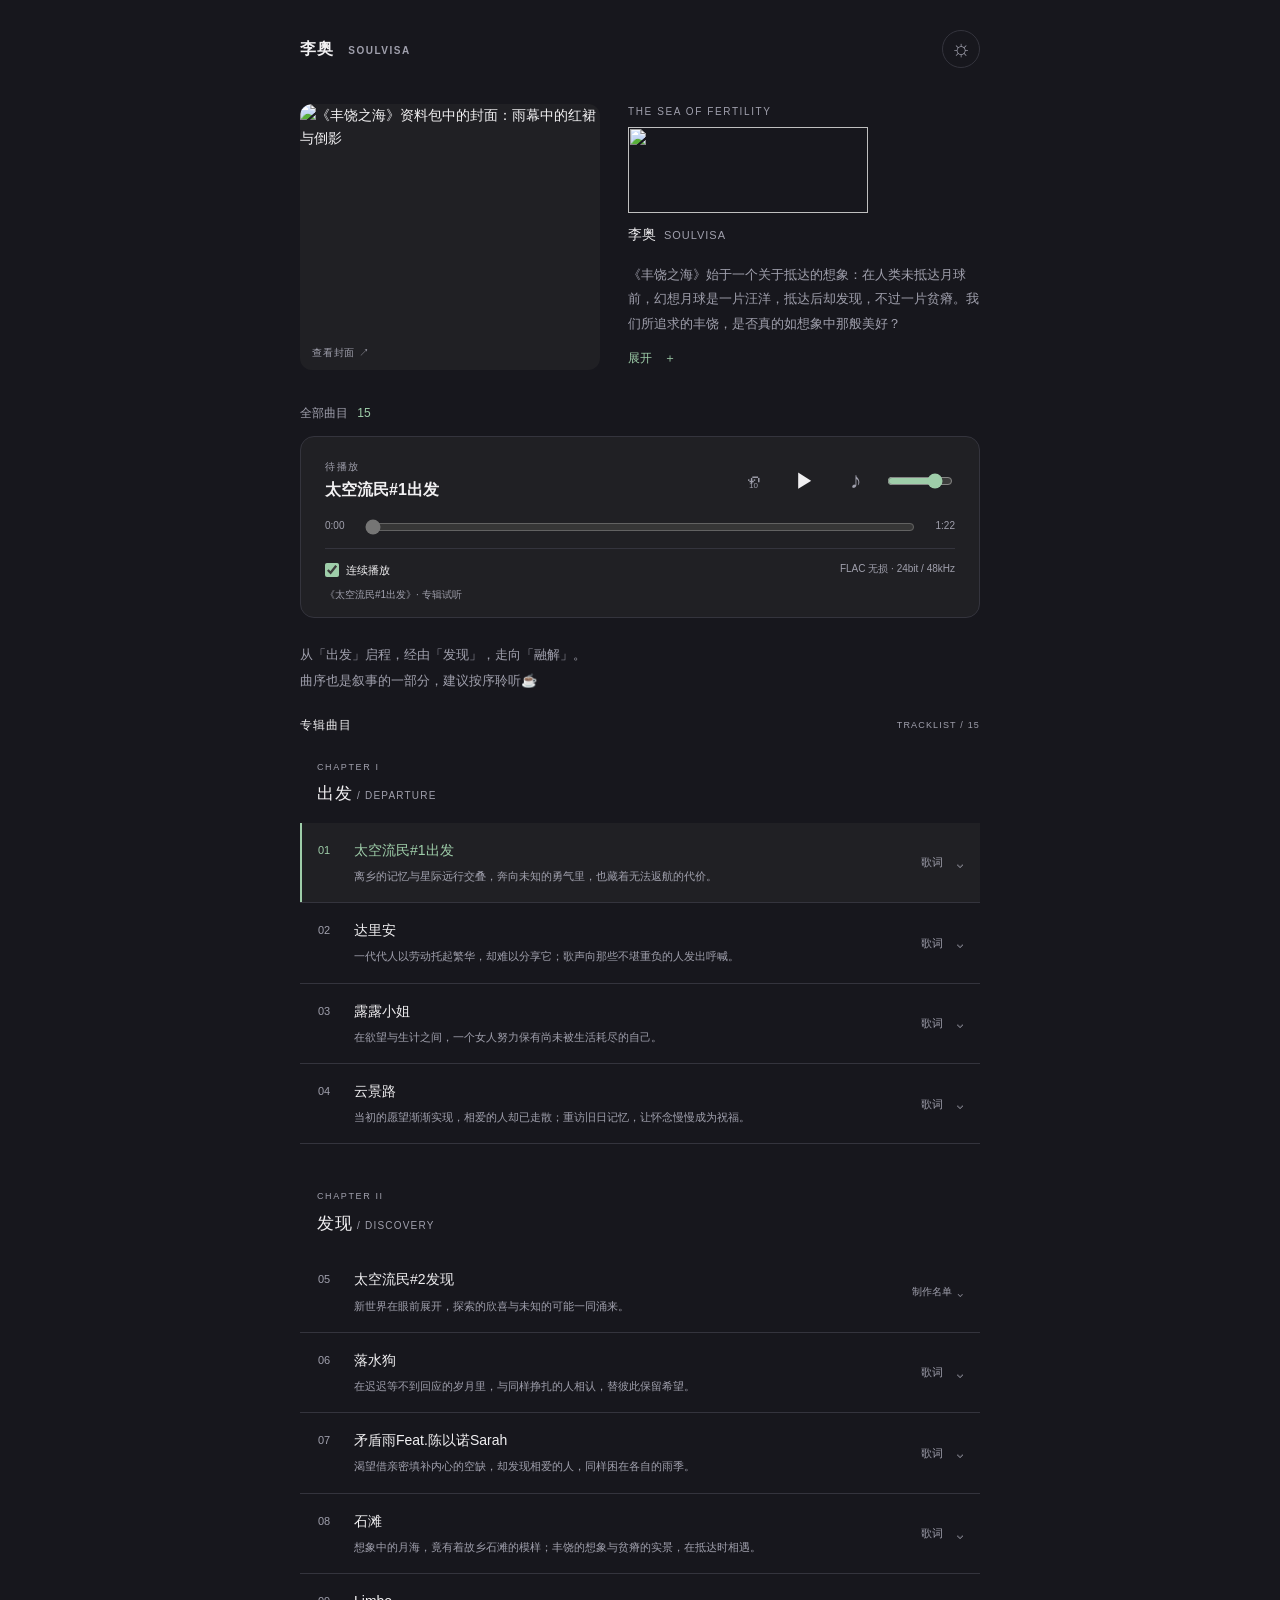
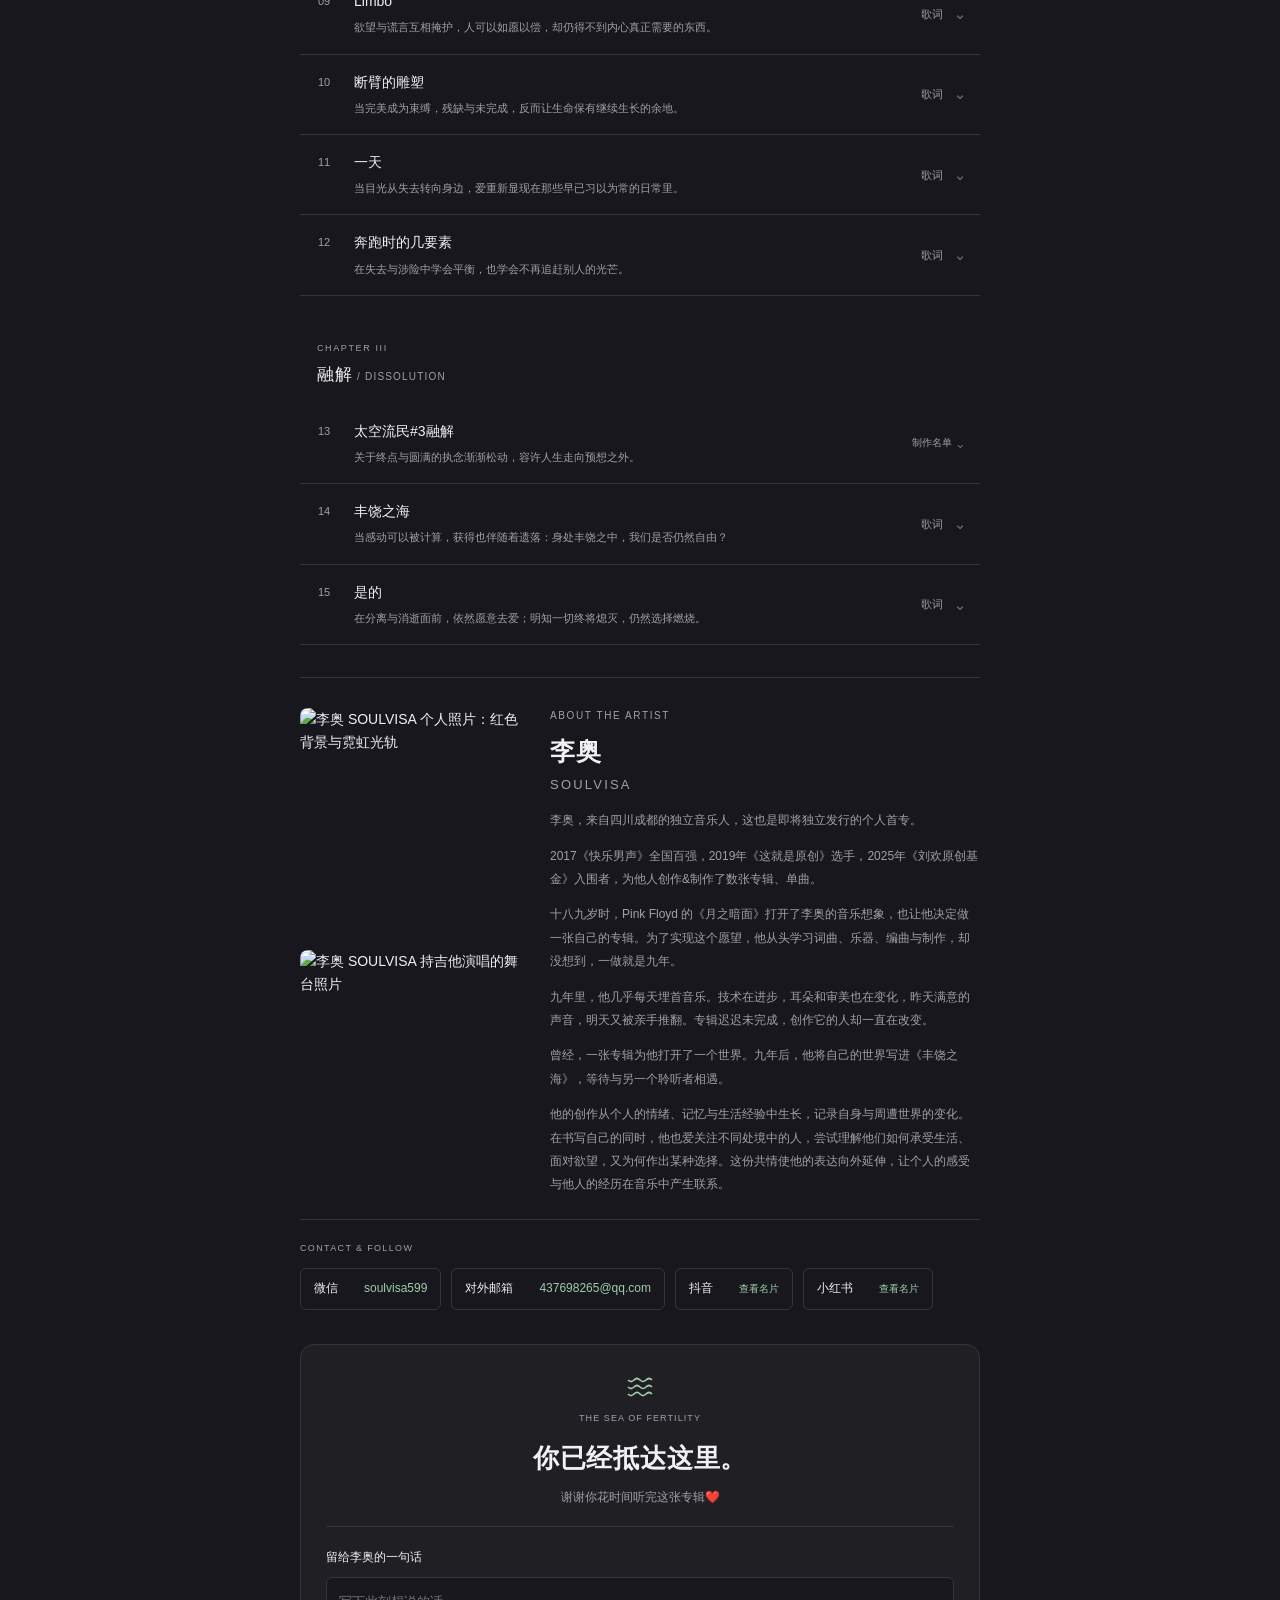
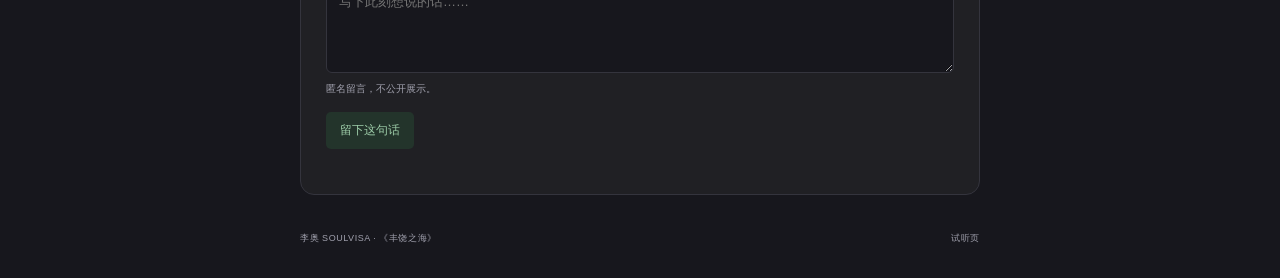
==== commit 6a496229: "feat: update approved album concept and track title" ====
--- a/index.html
+++ b/index.html
@@ -4,7 +4,7 @@
   <meta charset="utf-8">
   <meta name="viewport" content="width=device-width,initial-scale=1">
   <meta name="theme-color" content="#17171d">
-  <meta name="app-version" content="2026-11-05-first-load">
+  <meta name="app-version" content="2026-11-06-content-visitors">
   <meta name="description" content="李奥 SOULVISA《丰饶之海》专辑试听与歌词。">
   <title>丰饶之海 · 李奥 SOULVISA</title>
   <link rel="preconnect" href="https://dataloom-emsvuwrf.feishucdn.com">
@@ -13,11 +13,12 @@
   <link rel="preload" as="image" href="https://wcnujr548fca.feishu.link/spark/app/app_17hce27jycz/runtime/api/v1/storage/object/bucket_aadk5kw35twdw/1881027237363915.webp">
   <link rel="icon" type="image/webp" href="https://wcnujr548fca.feishu.link/spark/app/app_17hce27jycz/runtime/api/v1/storage/object/bucket_aadk5kw35twdw/1881026834123802.webp">
   <link rel="stylesheet" href="./styles.css?v=20261104-mainland">
-  <script src="./album-data.js?v=20261104-cos-all" defer></script>
+  <script src="./album-data.js?v=20261106-content-visitors" defer></script>
   <script src="./completion.js?v=20261104-mainland" defer></script>
   <script src="./media-session.js?v=20261104-mainland" defer></script>
-  <script src="./app.js?v=20261105-first-load" defer></script>
+  <script src="./app.js?v=20261106-content-visitors" defer></script>
   <script src="./socials.js?v=20261104-mainland" defer></script>
+  <script src="./visitors.js?v=20261106-content-visitors" defer></script>
 </head>
 <body>
   <a class="skip" href="#player">跳到试听</a>
@@ -39,13 +40,13 @@
     <div class="list-heading" id="tracklist"><h2>专辑曲目</h2><span>TRACKLIST / 15</span></div>
     <div id="tracks" class="tracks"></div>
     <section class="artist-profile" aria-labelledby="artist-name">
-      <img class="artist-portrait" src="https://wcnujr548fca.feishu.link/spark/app/app_17hce27jycz/runtime/api/v1/storage/object/bucket_aadk5kw35twdw/1881026840440971.webp" alt="李奥 SOULVISA 个人照片：红色背景与霓虹光轨" width="1200" height="1200" loading="lazy" decoding="async">
+      <img class="artist-portrait" data-deferred-src="https://wcnujr548fca.feishu.link/spark/app/app_17hce27jycz/runtime/api/v1/storage/object/bucket_aadk5kw35twdw/1881026840440971.webp" alt="李奥 SOULVISA 个人照片：红色背景与霓虹光轨" width="1200" height="1200" loading="lazy" decoding="async">
       <div class="artist-profile-info">
         <p class="eyebrow">ABOUT THE ARTIST</p>
         <h2 id="artist-name">李奥 <span>SOULVISA</span></h2>
-        <div class="artist-bio"><p>李奥，来自四川成都的独立音乐人，这也是独立发行的个人首专。</p><p>2017《快乐男声》全国百强，2019年《这就是原创》选手，2025年《刘欢原创基金》入围者，为他人创作&amp;制作了数张专辑、单曲。</p><p>十八九岁时，Pink Floyd 的《月之暗面》打开了李奥的音乐想象，也让他决定做一张自己的专辑。为了实现这个愿望，他从头学习词曲、乐器、编曲与制作，却没想到，一做就是九年。</p><p>九年里，他几乎每天埋首音乐。技术在进步，耳朵和审美也在变化，昨天满意的声音，明天又被亲手推翻。专辑迟迟未完成，创作它的人却一直在改变。</p><p>曾经，一张专辑为他打开了一个世界。九年后，他将自己的世界写进《丰饶之海》，等待与另一个聆听者相遇。</p><p>他的创作从个人的情绪、记忆与生活经验中生长，记录自身与周遭世界的变化。在书写自己的同时，他也爱关注不同处境中的人，尝试理解他们如何承受生活、面对欲望，又为何作出某种选择。这份共情使他的表达向外延伸，让个人的感受与他人的经历在音乐中产生联系。</p></div>
+        <div class="artist-bio"><p>李奥，来自四川成都的独立音乐人，这也是即将独立发行的个人首专。</p><p>2017《快乐男声》全国百强，2019年《这就是原创》选手，2025年《刘欢原创基金》入围者，为他人创作&amp;制作了数张专辑、单曲。</p><p>十八九岁时，Pink Floyd 的《月之暗面》打开了李奥的音乐想象，也让他决定做一张自己的专辑。为了实现这个愿望，他从头学习词曲、乐器、编曲与制作，却没想到，一做就是九年。</p><p>九年里，他几乎每天埋首音乐。技术在进步，耳朵和审美也在变化，昨天满意的声音，明天又被亲手推翻。专辑迟迟未完成，创作它的人却一直在改变。</p><p>曾经，一张专辑为他打开了一个世界。九年后，他将自己的世界写进《丰饶之海》，等待与另一个聆听者相遇。</p><p>他的创作从个人的情绪、记忆与生活经验中生长，记录自身与周遭世界的变化。在书写自己的同时，他也爱关注不同处境中的人，尝试理解他们如何承受生活、面对欲望，又为何作出某种选择。这份共情使他的表达向外延伸，让个人的感受与他人的经历在音乐中产生联系。</p></div>
       </div>
-      <figure class="artist-stage"><img src="https://wcnujr548fca.feishu.link/spark/app/app_17hce27jycz/runtime/api/v1/storage/object/bucket_aadk5kw35twdw/1881026845419803.webp" alt="李奥 SOULVISA 持吉他演唱的舞台照片" width="1440" height="1440" loading="lazy" decoding="async"></figure>
+      <figure class="artist-stage"><img data-deferred-src="https://wcnujr548fca.feishu.link/spark/app/app_17hce27jycz/runtime/api/v1/storage/object/bucket_aadk5kw35twdw/1881026845419803.webp" alt="李奥 SOULVISA 持吉他演唱的舞台照片" width="1440" height="1440" loading="lazy" decoding="async"></figure>
       <div class="artist-contact" aria-labelledby="artist-contact-title">
         <p class="eyebrow" id="artist-contact-title">CONTACT &amp; FOLLOW</p>
         <div class="artist-links">
@@ -74,7 +75,7 @@
     </section>
     <footer><span>李奥 SOULVISA · 《丰饶之海》</span><span>试听页</span></footer>
   </main>
-  <dialog id="cover-dialog" aria-label="专辑封面"><button class="close" aria-label="关闭封面">×</button><img data-src="https://wcnujr548fca.feishu.link/spark/app/app_17hce27jycz/runtime/api/v1/storage/object/bucket_aadk5kw35twdw/1880943426477115.jpg" alt="《丰饶之海》完整封面" decoding="async"></dialog>
+  <dialog id="cover-dialog" aria-label="专辑封面"><button class="close" aria-label="关闭封面">×</button><img data-src="https://wcnujr548fca.feishu.link/spark/app/app_17hce27jycz/runtime/api/v1/storage/object/bucket_aadk5kw35twdw/1880943426477115.jpg" alt="《丰饶之海》完整封面" width="1200" height="927" decoding="async"></dialog>
   <dialog id="social-dialog" aria-labelledby="social-title">
     <button class="close" type="button" aria-label="关闭社交名片">×</button>
     <h2 id="social-title">社交名片</h2>
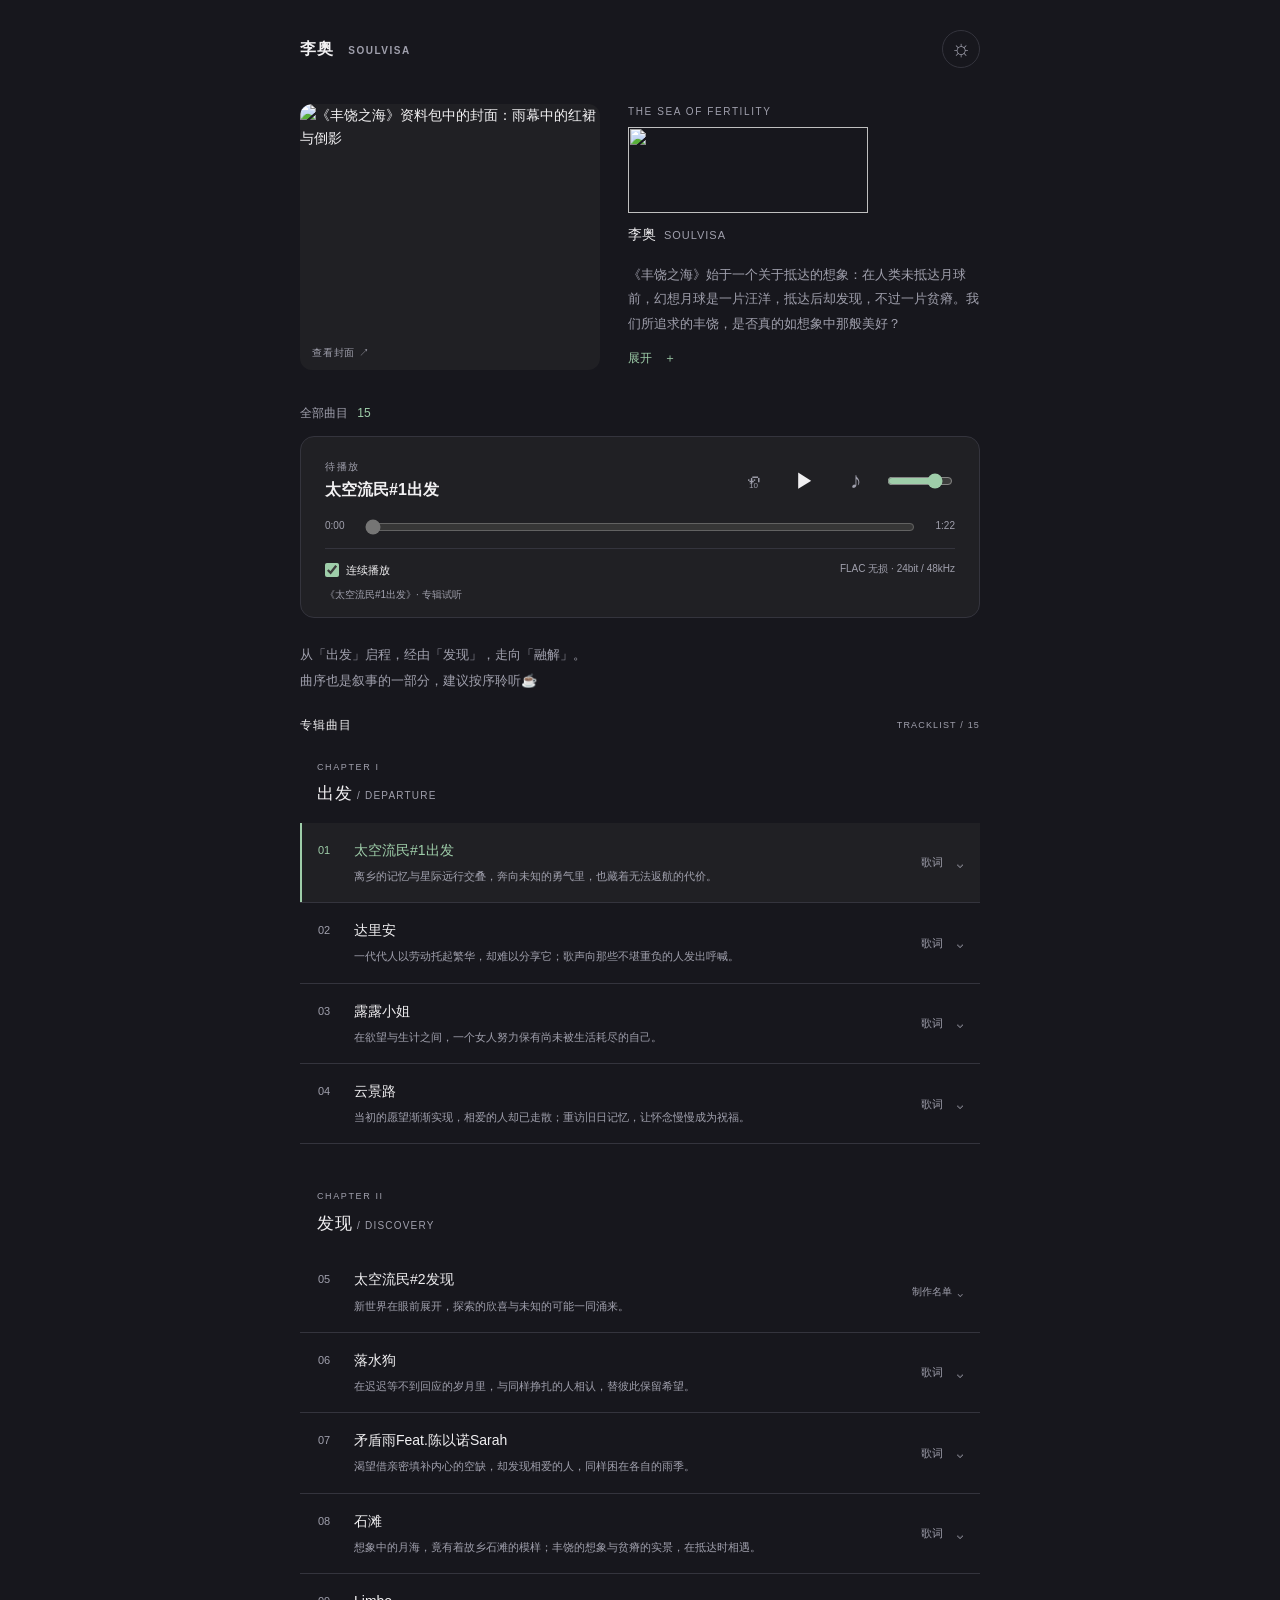
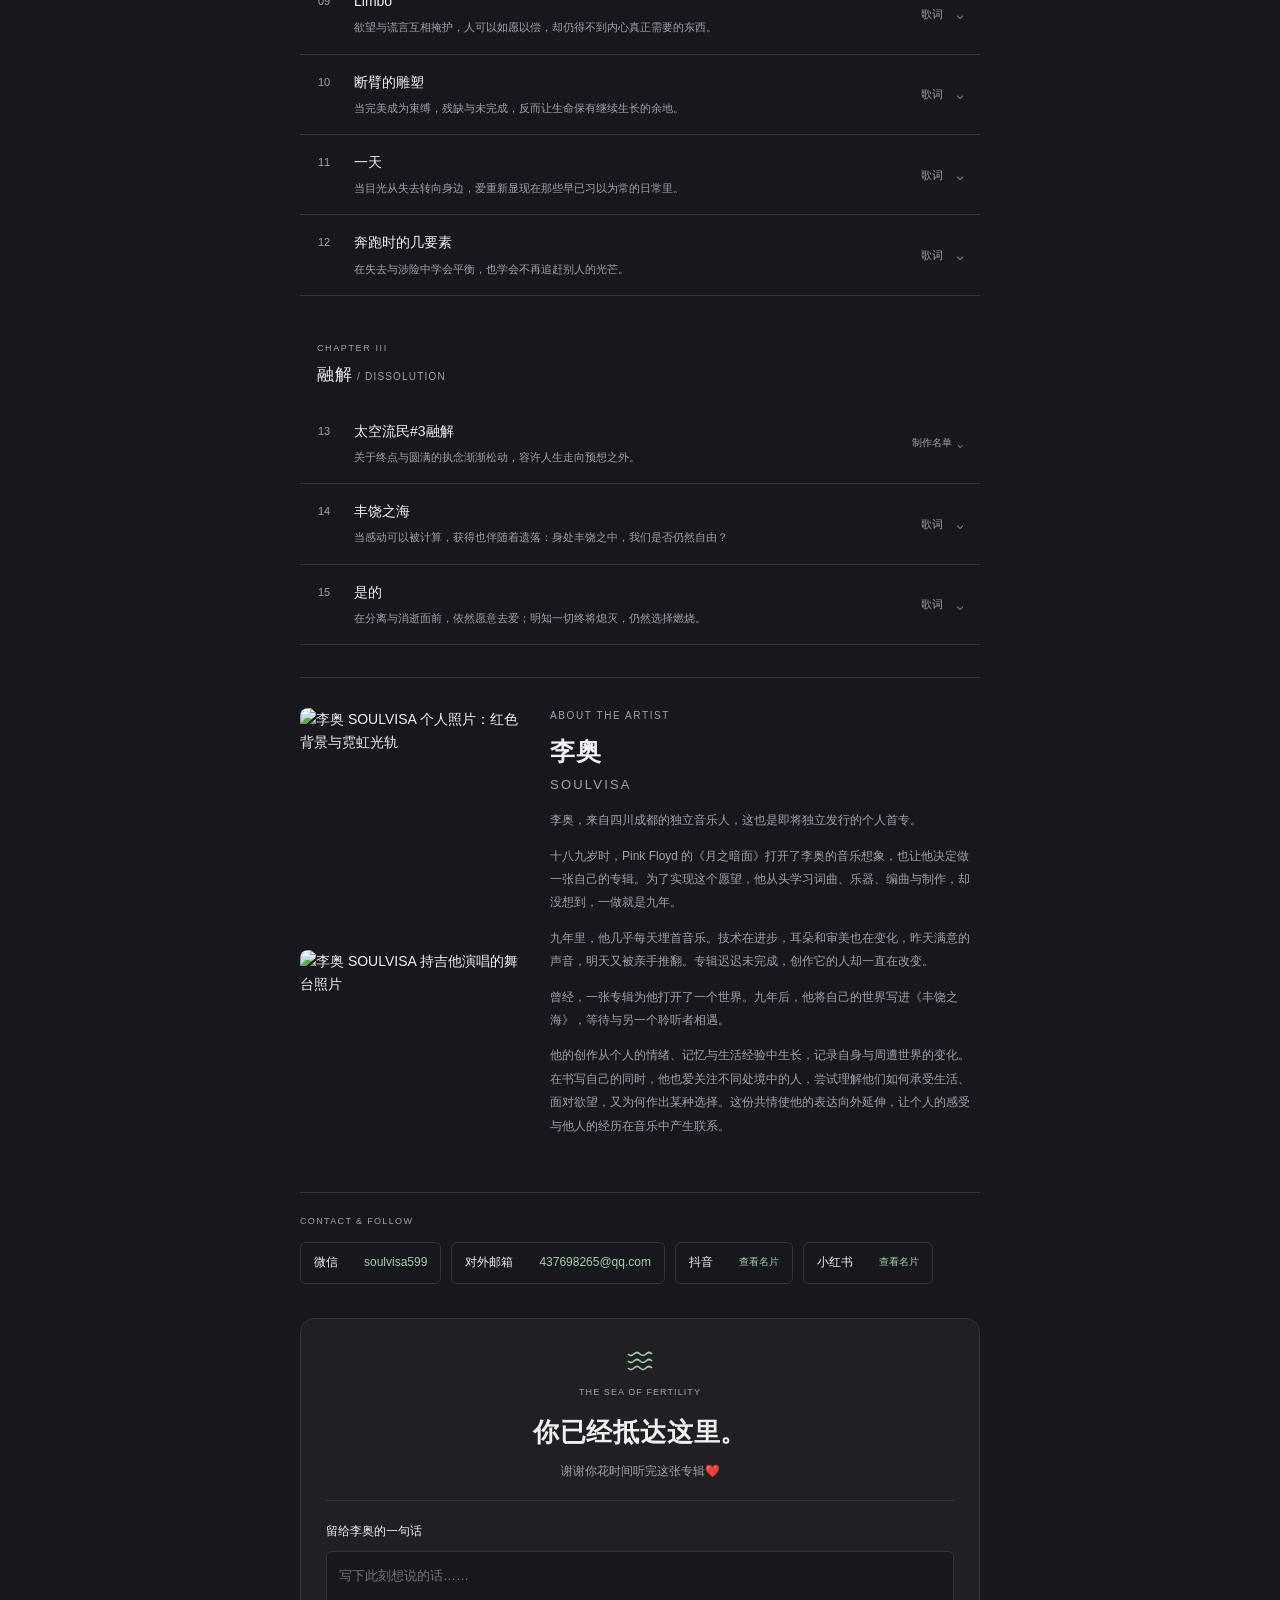
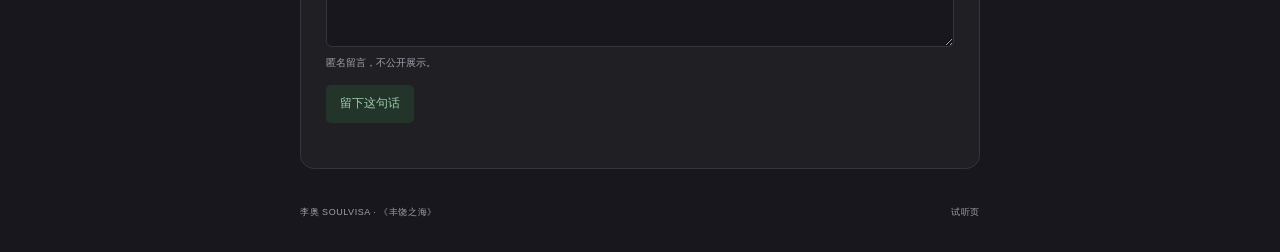
==== commit c76716f1: "Remove the specified artist bio paragraph" ====
--- a/index.html
+++ b/index.html
@@ -44,7 +44,7 @@
       <div class="artist-profile-info">
         <p class="eyebrow">ABOUT THE ARTIST</p>
         <h2 id="artist-name">李奥 <span>SOULVISA</span></h2>
-        <div class="artist-bio"><p>李奥，来自四川成都的独立音乐人，这也是即将独立发行的个人首专。</p><p>2017《快乐男声》全国百强，2019年《这就是原创》选手，2025年《刘欢原创基金》入围者，为他人创作&amp;制作了数张专辑、单曲。</p><p>十八九岁时，Pink Floyd 的《月之暗面》打开了李奥的音乐想象，也让他决定做一张自己的专辑。为了实现这个愿望，他从头学习词曲、乐器、编曲与制作，却没想到，一做就是九年。</p><p>九年里，他几乎每天埋首音乐。技术在进步，耳朵和审美也在变化，昨天满意的声音，明天又被亲手推翻。专辑迟迟未完成，创作它的人却一直在改变。</p><p>曾经，一张专辑为他打开了一个世界。九年后，他将自己的世界写进《丰饶之海》，等待与另一个聆听者相遇。</p><p>他的创作从个人的情绪、记忆与生活经验中生长，记录自身与周遭世界的变化。在书写自己的同时，他也爱关注不同处境中的人，尝试理解他们如何承受生活、面对欲望，又为何作出某种选择。这份共情使他的表达向外延伸，让个人的感受与他人的经历在音乐中产生联系。</p></div>
+        <div class="artist-bio"><p>李奥，来自四川成都的独立音乐人，这也是即将独立发行的个人首专。</p><p>十八九岁时，Pink Floyd 的《月之暗面》打开了李奥的音乐想象，也让他决定做一张自己的专辑。为了实现这个愿望，他从头学习词曲、乐器、编曲与制作，却没想到，一做就是九年。</p><p>九年里，他几乎每天埋首音乐。技术在进步，耳朵和审美也在变化，昨天满意的声音，明天又被亲手推翻。专辑迟迟未完成，创作它的人却一直在改变。</p><p>曾经，一张专辑为他打开了一个世界。九年后，他将自己的世界写进《丰饶之海》，等待与另一个聆听者相遇。</p><p>他的创作从个人的情绪、记忆与生活经验中生长，记录自身与周遭世界的变化。在书写自己的同时，他也爱关注不同处境中的人，尝试理解他们如何承受生活、面对欲望，又为何作出某种选择。这份共情使他的表达向外延伸，让个人的感受与他人的经历在音乐中产生联系。</p></div>
       </div>
       <figure class="artist-stage"><img data-deferred-src="https://wcnujr548fca.feishu.link/spark/app/app_17hce27jycz/runtime/api/v1/storage/object/bucket_aadk5kw35twdw/1881026845419803.webp" alt="李奥 SOULVISA 持吉他演唱的舞台照片" width="1440" height="1440" loading="lazy" decoding="async"></figure>
       <div class="artist-contact" aria-labelledby="artist-contact-title">
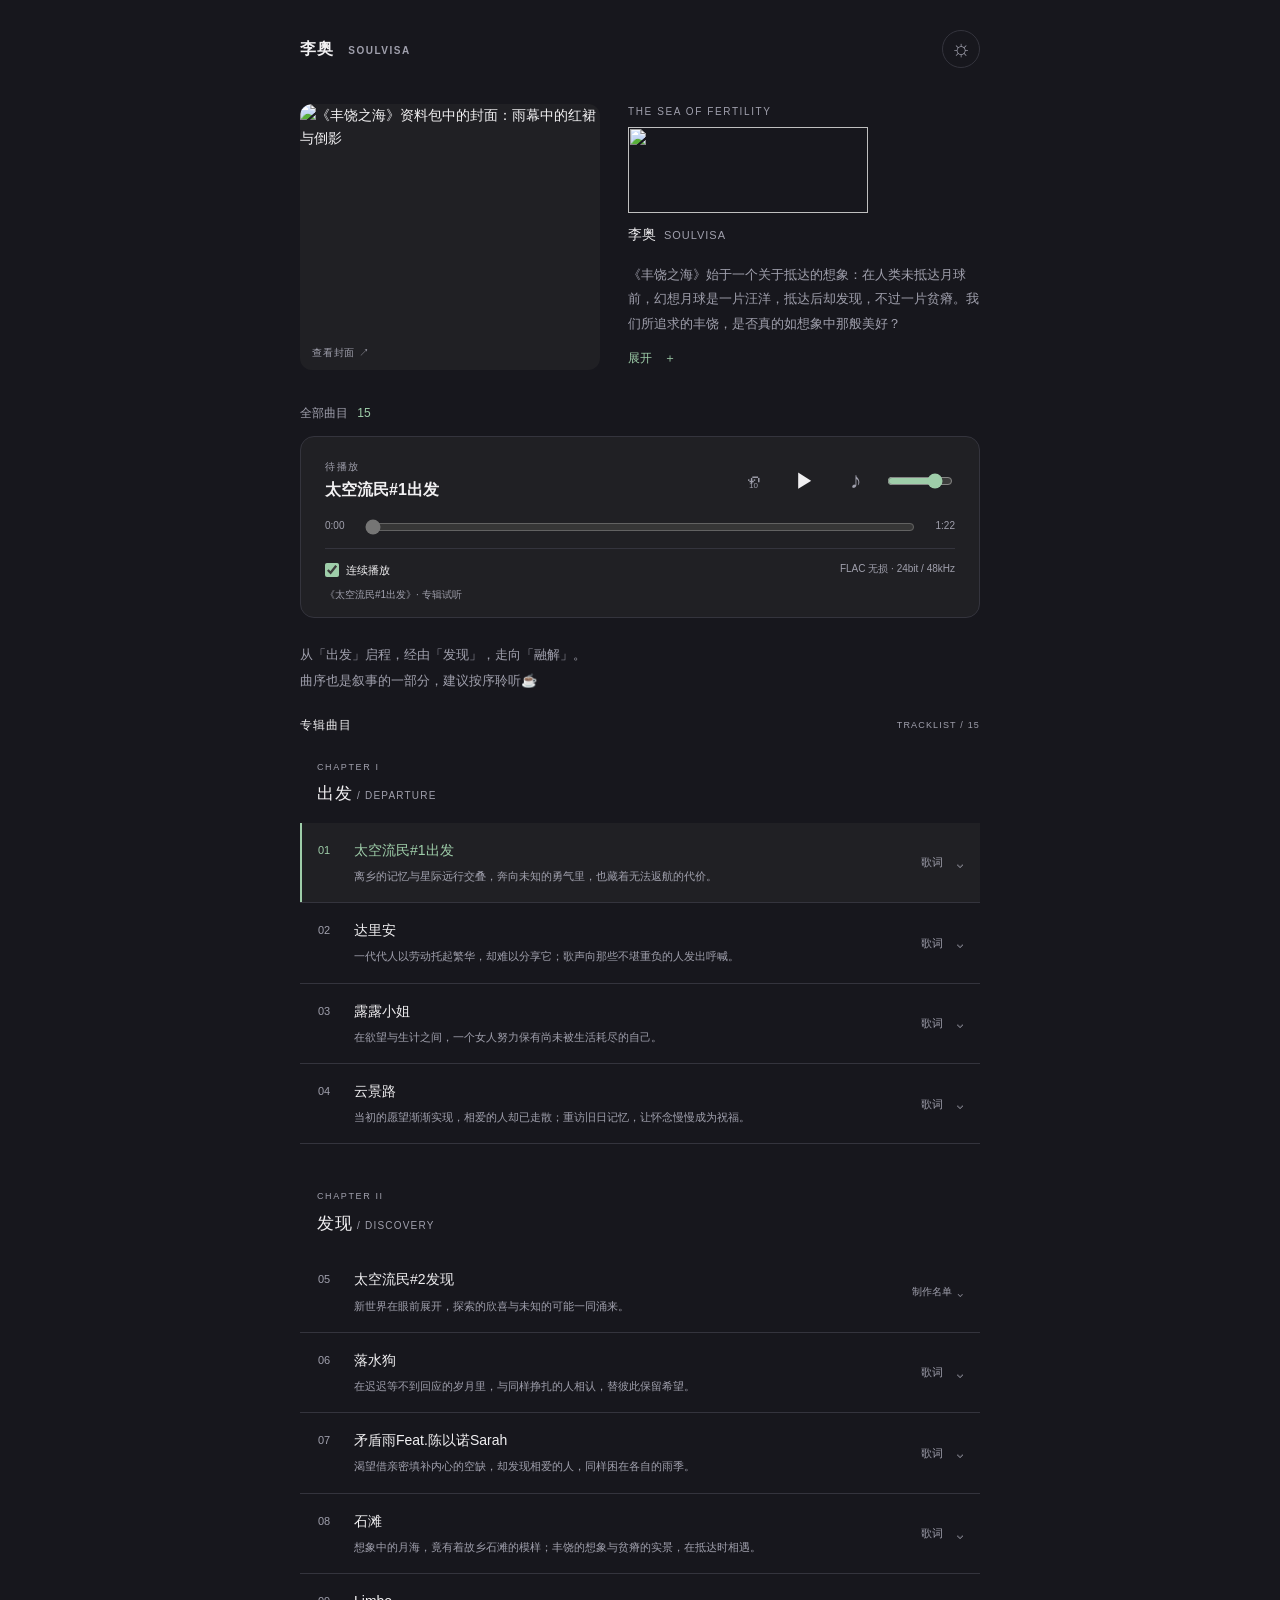
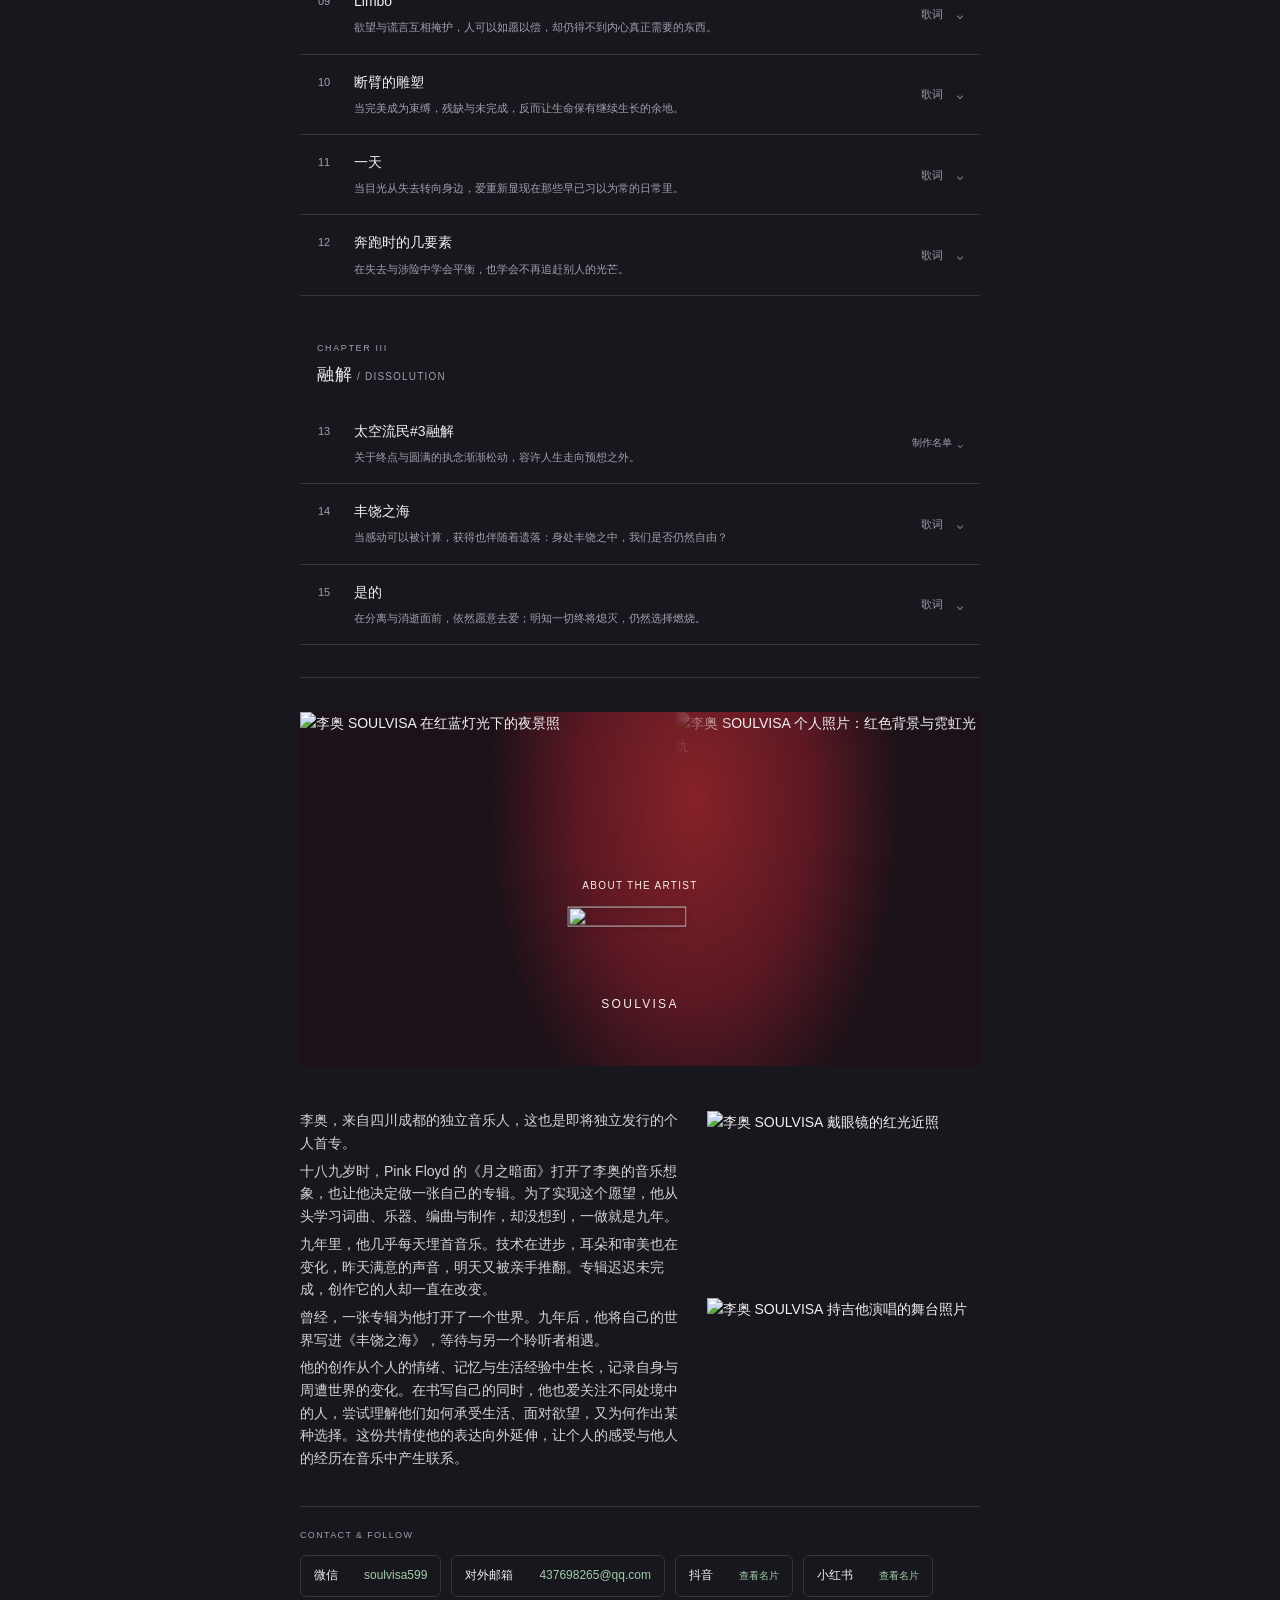
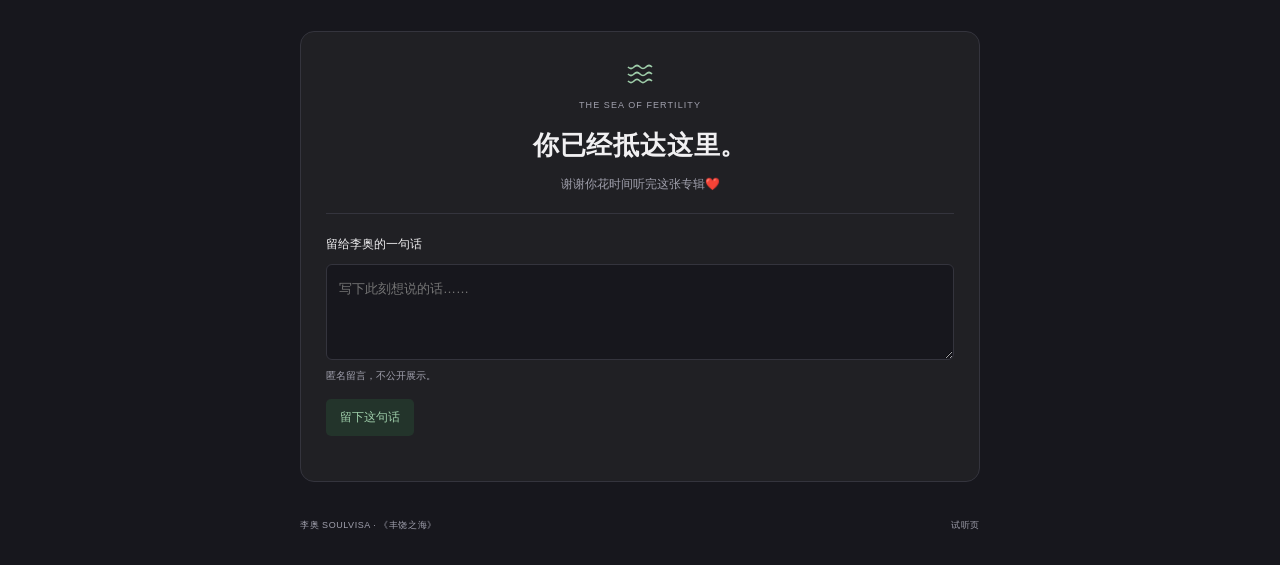
==== commit 546e3cbd: "Update the artist profile on the listening page" ====
--- a/index.html
+++ b/index.html
@@ -13,7 +13,7 @@
   <link rel="preload" as="image" href="https://wcnujr548fca.feishu.link/spark/app/app_17hce27jycz/runtime/api/v1/storage/object/bucket_aadk5kw35twdw/1881027237363915.webp">
   <link rel="icon" type="image/webp" href="https://wcnujr548fca.feishu.link/spark/app/app_17hce27jycz/runtime/api/v1/storage/object/bucket_aadk5kw35twdw/1881026834123802.webp">
   <link rel="stylesheet" href="./styles.css?v=20261104-mainland">
-  <script src="./album-data.js?v=20261106-content-visitors" defer></script>
+  <script src="./album-data.js?v=20261116-track01" defer></script>
   <script src="./completion.js?v=20261104-mainland" defer></script>
   <script src="./media-session.js?v=20261104-mainland" defer></script>
   <script src="./app.js?v=20261106-content-visitors" defer></script>
@@ -39,14 +39,28 @@
     <p class="listening-guide">从「出发」启程，经由「发现」，走向「融解」。<br>曲序也是叙事的一部分，建议按序聆听☕</p>
     <div class="list-heading" id="tracklist"><h2>专辑曲目</h2><span>TRACKLIST / 15</span></div>
     <div id="tracks" class="tracks"></div>
-    <section class="artist-profile" aria-labelledby="artist-name">
-      <img class="artist-portrait" data-deferred-src="https://wcnujr548fca.feishu.link/spark/app/app_17hce27jycz/runtime/api/v1/storage/object/bucket_aadk5kw35twdw/1881026840440971.webp" alt="李奥 SOULVISA 个人照片：红色背景与霓虹光轨" width="1200" height="1200" loading="lazy" decoding="async">
-      <div class="artist-profile-info">
-        <p class="eyebrow">ABOUT THE ARTIST</p>
-        <h2 id="artist-name">李奥 <span>SOULVISA</span></h2>
-        <div class="artist-bio"><p>李奥，来自四川成都的独立音乐人，这也是即将独立发行的个人首专。</p><p>十八九岁时，Pink Floyd 的《月之暗面》打开了李奥的音乐想象，也让他决定做一张自己的专辑。为了实现这个愿望，他从头学习词曲、乐器、编曲与制作，却没想到，一做就是九年。</p><p>九年里，他几乎每天埋首音乐。技术在进步，耳朵和审美也在变化，昨天满意的声音，明天又被亲手推翻。专辑迟迟未完成，创作它的人却一直在改变。</p><p>曾经，一张专辑为他打开了一个世界。九年后，他将自己的世界写进《丰饶之海》，等待与另一个聆听者相遇。</p><p>他的创作从个人的情绪、记忆与生活经验中生长，记录自身与周遭世界的变化。在书写自己的同时，他也爱关注不同处境中的人，尝试理解他们如何承受生活、面对欲望，又为何作出某种选择。这份共情使他的表达向外延伸，让个人的感受与他人的经历在音乐中产生联系。</p></div>
+    <section class="artist-profile artist-spread artist-bold" aria-labelledby="artist-name">
+      <div class="artist-bold-cover">
+        <figure class="artist-bold-main"><img loading="lazy" data-deferred-src="https://wcnujr548fca.feishu.link/spark/app/app_17hce27jycz/runtime/api/v1/storage/object/bucket_aadk5kw35twdw/1882017612440810.webp" alt="李奥 SOULVISA 在红蓝灯光下的夜景照" width="1280" height="960" decoding="async"></figure>
+        <figure class="artist-bold-side"><img loading="lazy" data-deferred-src="https://wcnujr548fca.feishu.link/spark/app/app_17hce27jycz/runtime/api/v1/storage/object/bucket_aadk5kw35twdw/1881026840440971.webp" alt="李奥 SOULVISA 个人照片：红色背景与霓虹光轨" width="1200" height="1200" decoding="async"></figure>
+        <div class="artist-bold-title">
+          <p class="eyebrow">ABOUT THE ARTIST</p>
+          <h2 id="artist-name"><span class="visually-hidden">李奥</span><img class="artist-mark" loading="lazy" data-deferred-src="https://wcnujr548fca.feishu.link/spark/app/app_17hce27jycz/runtime/api/v1/storage/object/bucket_aadk5kw35twdw/1882017612636185.png" width="840" height="805" alt=""><span class="artist-latin">SOULVISA</span></h2>
+        </div>
       </div>
-      <figure class="artist-stage"><img data-deferred-src="https://wcnujr548fca.feishu.link/spark/app/app_17hce27jycz/runtime/api/v1/storage/object/bucket_aadk5kw35twdw/1881026845419803.webp" alt="李奥 SOULVISA 持吉他演唱的舞台照片" width="1440" height="1440" loading="lazy" decoding="async"></figure>
+      <div class="artist-spread-body" id="artist-photos">
+        <div class="artist-bio">
+          <p>李奥，来自四川成都的独立音乐人，这也是即将独立发行的个人首专。</p>
+          <p>十八九岁时，Pink Floyd 的《月之暗面》打开了李奥的音乐想象，也让他决定做一张自己的专辑。为了实现这个愿望，他从头学习词曲、乐器、编曲与制作，却没想到，一做就是九年。</p>
+          <p>九年里，他几乎每天埋首音乐。技术在进步，耳朵和审美也在变化，昨天满意的声音，明天又被亲手推翻。专辑迟迟未完成，创作它的人却一直在改变。</p>
+          <p>曾经，一张专辑为他打开了一个世界。九年后，他将自己的世界写进《丰饶之海》，等待与另一个聆听者相遇。</p>
+          <p>他的创作从个人的情绪、记忆与生活经验中生长，记录自身与周遭世界的变化。在书写自己的同时，他也爱关注不同处境中的人，尝试理解他们如何承受生活、面对欲望，又为何作出某种选择。这份共情使他的表达向外延伸，让个人的感受与他人的经历在音乐中产生联系。</p>
+        </div>
+        <div class="artist-spread-photos artist-bold-photos">
+          <figure><img loading="lazy" data-deferred-src="https://wcnujr548fca.feishu.link/spark/app/app_17hce27jycz/runtime/api/v1/storage/object/bucket_aadk5kw35twdw/1882017612440794.webp" alt="李奥 SOULVISA 戴眼镜的红光近照" width="1440" height="1080" decoding="async"></figure>
+          <figure><img loading="lazy" data-deferred-src="https://wcnujr548fca.feishu.link/spark/app/app_17hce27jycz/runtime/api/v1/storage/object/bucket_aadk5kw35twdw/1881026845419803.webp" alt="李奥 SOULVISA 持吉他演唱的舞台照片" width="1440" height="1440" decoding="async"></figure>
+        </div>
+      </div>
       <div class="artist-contact" aria-labelledby="artist-contact-title">
         <p class="eyebrow" id="artist-contact-title">CONTACT &amp; FOLLOW</p>
         <div class="artist-links">
--- a/styles.css
+++ b/styles.css
@@ -63,3 +63,166 @@
   .artist-profile{grid-template-areas:"portrait" "biography" "stage" "contact";grid-template-rows:auto;gap:22px}
   .wechat-contact{padding:10px 12px;gap:20px;font-size:11px}
 }
+
+/* Artist profile */
+.artist-profile.artist-spread {
+  --spread-gap: clamp(7px, 1.65vw, 17px);
+  --spread-copy: color-mix(in srgb, var(--ink) 63%, var(--muted));
+  display: block;
+  padding-top: clamp(22px, 4vw, 34px);
+}
+.artist-spread-body {
+  display: grid;
+  grid-template-columns: repeat(12, minmax(0, 1fr));
+  column-gap: var(--spread-gap);
+}
+.artist-spread figure { margin: 0; }
+.artist-spread figure img {
+  display: block;
+  width: 100%;
+  height: auto;
+}
+.artist-spread-body {
+  margin-block: clamp(23px, 5vw, 43px) clamp(25px, 4vw, 36px);
+  row-gap: 26px;
+  align-items: start;
+}
+.artist-spread .artist-bio {
+  grid-column: 1 / -1;
+  margin: 0;
+  color: var(--spread-copy);
+  font-size: clamp(13px, 1.6vw, 14px);
+  line-height: 1.85;
+}
+.artist-spread .artist-bio p + p { margin-top: 12px; }
+.artist-spread-photos {
+  grid-column: 1 / -1;
+  display: grid;
+  grid-template-columns: repeat(2, minmax(0, 1fr));
+  gap: var(--spread-gap);
+}
+.artist-spread-photos figure:first-child { grid-column: 1 / -1; }
+.artist-spread .artist-links > * { white-space: nowrap; }
+@media (min-width: 620px) {
+  .artist-spread .artist-bio { grid-column: 1 / 8; padding-right: 7px; }
+  .artist-spread-photos { grid-column: 8 / -1; }
+}
+
+.artist-bold .artist-bold-cover {
+  --bold-ink: #f5efe8;
+  position: relative;
+  isolation: isolate;
+  aspect-ratio: 1.92;
+  background: radial-gradient(ellipse 32% 105% at 58% 25%, #862227, #5c1823 53%, #1b1118 96%);
+}
+.artist-bold .artist-bold-cover figure {
+  position: absolute;
+  inset-block: 0;
+}
+.artist-bold .artist-bold-cover figure img {
+  width: 100%;
+  height: 100%;
+  object-fit: cover;
+}
+.artist-bold .artist-bold-main {
+  inset-inline-start: 0;
+  width: 64%;
+  mask-image: linear-gradient(90deg, #000 0 87%, transparent);
+}
+.artist-bold .artist-bold-main img { object-position: 56% center; }
+.artist-bold .artist-bold-side {
+  inset-inline-end: 0;
+  width: 45%;
+  mask-image: linear-gradient(90deg, transparent, #000 20%);
+}
+.artist-bold .artist-bold-side img { object-position: left center; }
+.artist-bold .artist-bold-title {
+  color: var(--bold-ink);
+  position: absolute;
+  inset-inline-start: 50%;
+  inset-block-start: 66%;
+  width: 17.5%;
+  min-width: 65px;
+  transform: translate(-50%, -50%);
+  text-align: center;
+}
+.artist-bold-title .eyebrow {
+  position: relative;
+  left: 50%;
+  width: max-content;
+  margin: 0;
+  transform: translateX(-50%);
+  color: inherit;
+  font-size: clamp(7px, 1.05vw, 10px);
+  letter-spacing: .13em;
+  white-space: nowrap;
+}
+.artist-bold-title h2 { margin: 0; }
+.artist-bold-title .artist-mark {
+  display: block;
+  width: 100%;
+  height: auto;
+  translate: -11% 8%;
+  filter: drop-shadow(0 1px 2px #1b1416a0);
+}
+.artist-bold-title .artist-latin {
+  display: block;
+  margin-top: -8%;
+  font-family: var(--font);
+  color: inherit;
+  font-size: clamp(8px, 1.3vw, 12px);
+  font-weight: 500;
+  letter-spacing: .19em;
+  line-height: 1.3;
+  white-space: nowrap;
+}
+.artist-bold .artist-bold-photos { grid-template-columns: minmax(0, 1fr); }
+.artist-bold-photos figure:first-child img {
+  aspect-ratio: 1.62;
+  object-fit: cover;
+  object-position: 36% 46%;
+}
+.artist-bold-photos figure:last-child {
+  justify-self: end;
+  width: 100%;
+}
+.artist-bold .artist-bio { line-height: 1.76; }
+.artist-bold .artist-bio p + p { margin-top: 9px; }
+@media (min-width: 620px) {
+  .artist-bold .artist-bio { line-height: 1.62; }
+  .artist-bold .artist-bio p + p { margin-top: 5px; }
+  .artist-bold .artist-bold-photos {
+    align-self: stretch;
+    grid-auto-rows: 1fr;
+    margin-block: 2px 3px;
+  }
+  .artist-bold-photos figure {
+    position: relative;
+  }
+  .artist-bold-photos figure::before {
+    content: "";
+    display: block;
+    aspect-ratio: 1.62;
+  }
+  .artist-bold-photos figure img {
+    position: absolute;
+    inset: 0;
+    height: 100%;
+    aspect-ratio: auto;
+    object-fit: cover;
+  }
+  .artist-bold-photos figure:last-child img { object-position: 50% 12%; }
+}
+@media (min-width: 690px) {
+  .artist-bold .artist-bio { line-height: max(1.62em, 22.7px); }
+}
+@media (max-width: 619px) {
+  .artist-bold .artist-bold-cover { aspect-ratio: 1.70; }
+  .artist-bold .artist-bold-title { width: 20%; }
+  .artist-bold .artist-bold-photos {
+    grid-template-columns: minmax(0, 1.5fr) minmax(0, 1fr);
+    align-items: center;
+  }
+  .artist-bold-photos figure:first-child { grid-column: auto; }
+  .artist-bold-photos figure:last-child { width: 100%; }
+}
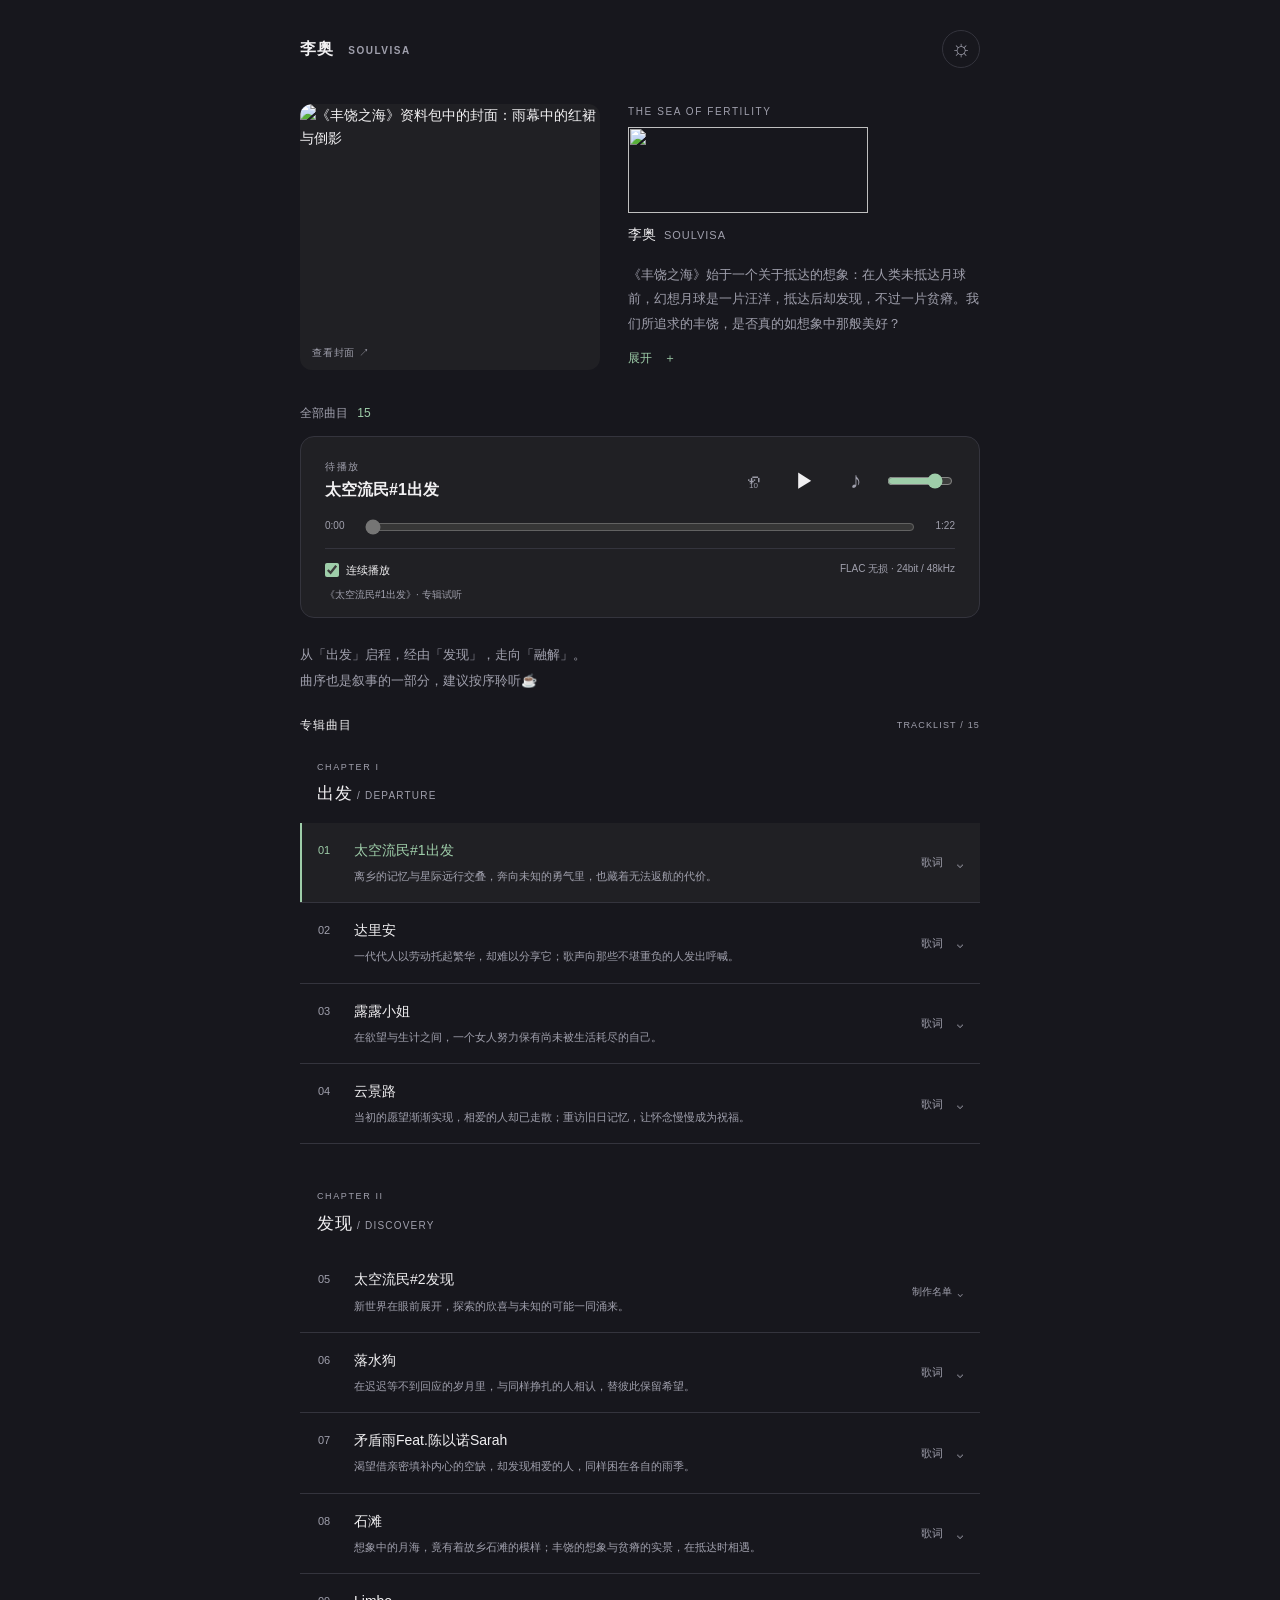
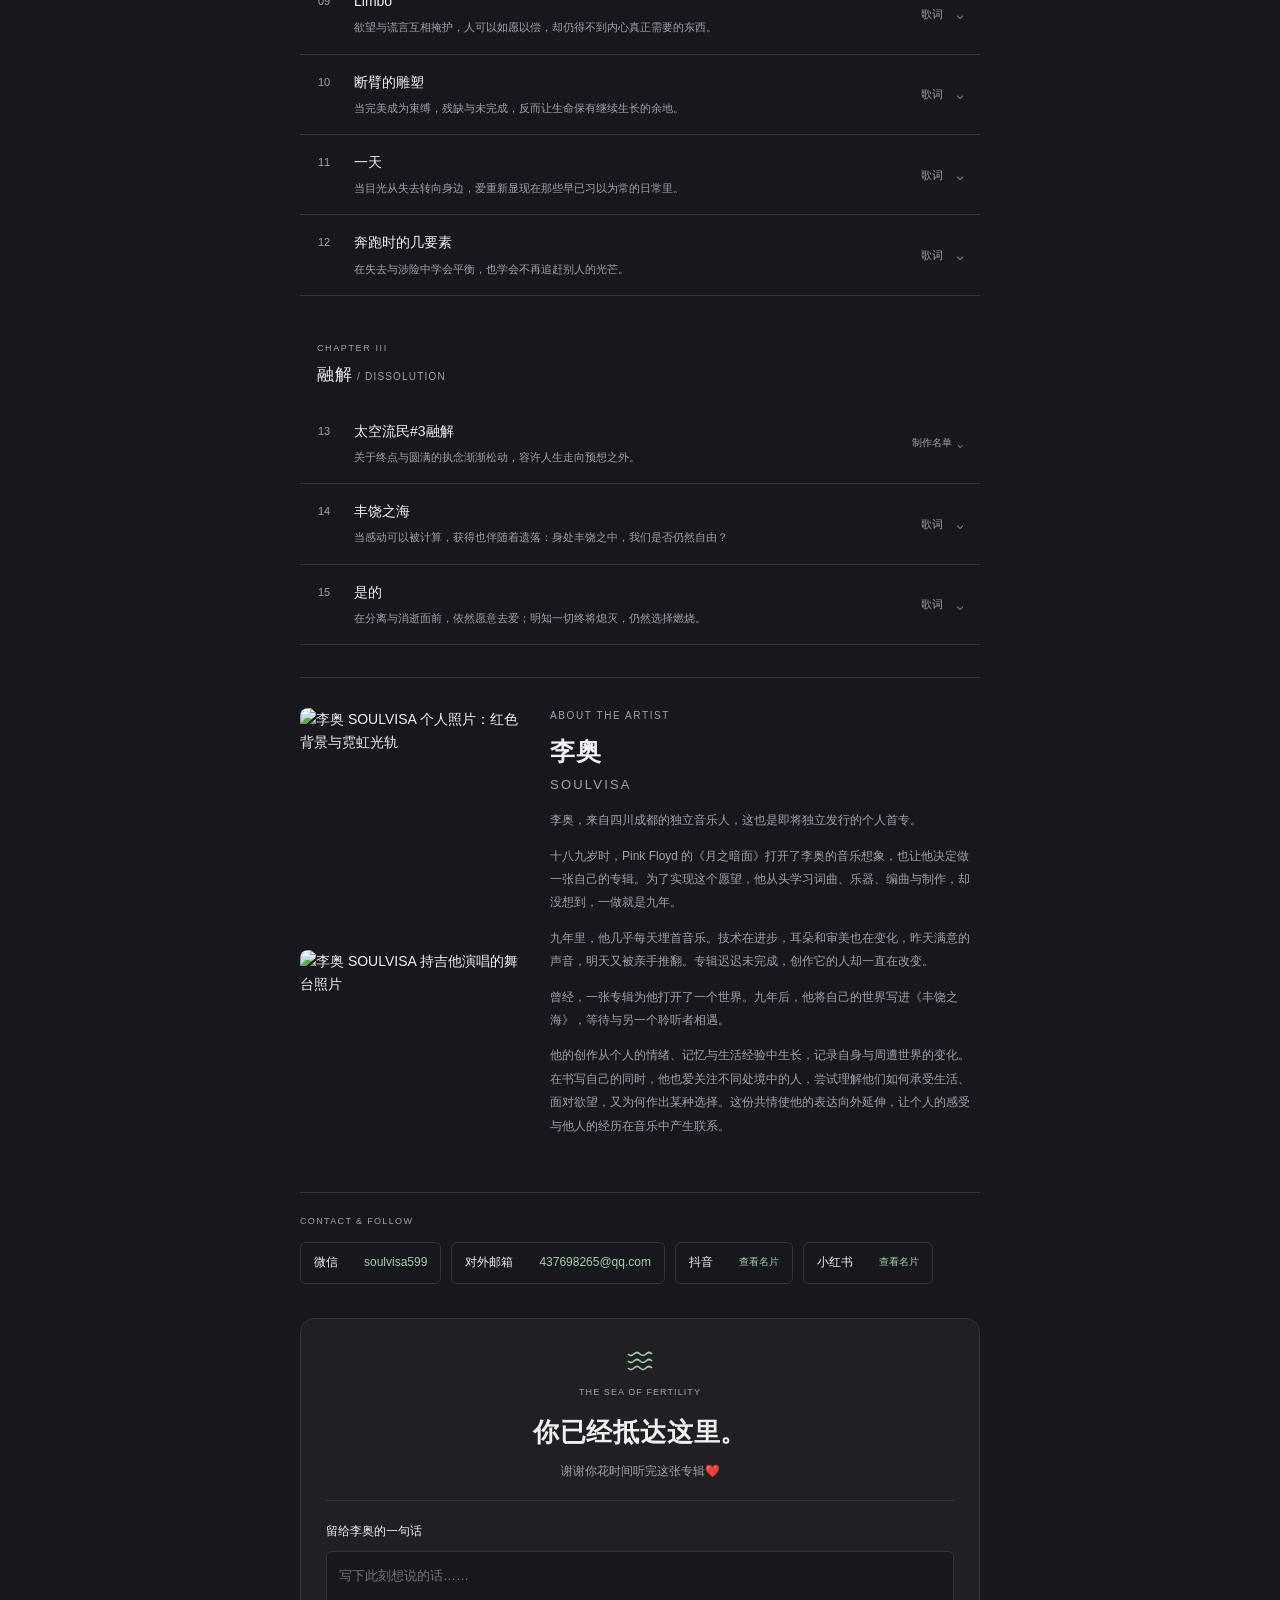
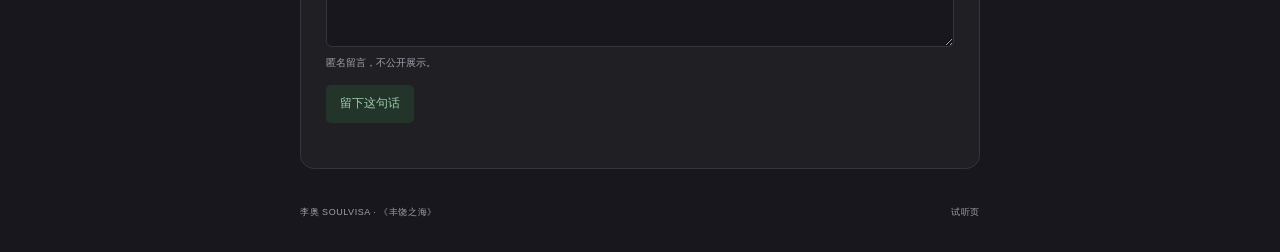
==== commit eb465709: "Add lunar background and restore the previous artist profile" ====
--- a/index.html
+++ b/index.html
@@ -12,7 +12,7 @@
   <link rel="preload" as="image" fetchpriority="high" href="https://wcnujr548fca.feishu.link/spark/app/app_17hce27jycz/runtime/api/v1/storage/object/bucket_aadk5kw35twdw/1881026821012554.webp">
   <link rel="preload" as="image" href="https://wcnujr548fca.feishu.link/spark/app/app_17hce27jycz/runtime/api/v1/storage/object/bucket_aadk5kw35twdw/1881027237363915.webp">
   <link rel="icon" type="image/webp" href="https://wcnujr548fca.feishu.link/spark/app/app_17hce27jycz/runtime/api/v1/storage/object/bucket_aadk5kw35twdw/1881026834123802.webp">
-  <link rel="stylesheet" href="./styles.css?v=20261104-mainland">
+  <link rel="stylesheet" href="./styles.css?v=20261116-lunar">
   <script src="./album-data.js?v=20261116-track01" defer></script>
   <script src="./completion.js?v=20261104-mainland" defer></script>
   <script src="./media-session.js?v=20261104-mainland" defer></script>
@@ -39,28 +39,14 @@
     <p class="listening-guide">从「出发」启程，经由「发现」，走向「融解」。<br>曲序也是叙事的一部分，建议按序聆听☕</p>
     <div class="list-heading" id="tracklist"><h2>专辑曲目</h2><span>TRACKLIST / 15</span></div>
     <div id="tracks" class="tracks"></div>
-    <section class="artist-profile artist-spread artist-bold" aria-labelledby="artist-name">
-      <div class="artist-bold-cover">
-        <figure class="artist-bold-main"><img loading="lazy" data-deferred-src="https://wcnujr548fca.feishu.link/spark/app/app_17hce27jycz/runtime/api/v1/storage/object/bucket_aadk5kw35twdw/1882017612440810.webp" alt="李奥 SOULVISA 在红蓝灯光下的夜景照" width="1280" height="960" decoding="async"></figure>
-        <figure class="artist-bold-side"><img loading="lazy" data-deferred-src="https://wcnujr548fca.feishu.link/spark/app/app_17hce27jycz/runtime/api/v1/storage/object/bucket_aadk5kw35twdw/1881026840440971.webp" alt="李奥 SOULVISA 个人照片：红色背景与霓虹光轨" width="1200" height="1200" decoding="async"></figure>
-        <div class="artist-bold-title">
-          <p class="eyebrow">ABOUT THE ARTIST</p>
-          <h2 id="artist-name"><span class="visually-hidden">李奥</span><img class="artist-mark" loading="lazy" data-deferred-src="https://wcnujr548fca.feishu.link/spark/app/app_17hce27jycz/runtime/api/v1/storage/object/bucket_aadk5kw35twdw/1882017612636185.png" width="840" height="805" alt=""><span class="artist-latin">SOULVISA</span></h2>
-        </div>
+    <section class="artist-profile" aria-labelledby="artist-name">
+      <img class="artist-portrait" data-deferred-src="https://wcnujr548fca.feishu.link/spark/app/app_17hce27jycz/runtime/api/v1/storage/object/bucket_aadk5kw35twdw/1881026840440971.webp" alt="李奥 SOULVISA 个人照片：红色背景与霓虹光轨" width="1200" height="1200" loading="lazy" decoding="async">
+      <div class="artist-profile-info">
+        <p class="eyebrow">ABOUT THE ARTIST</p>
+        <h2 id="artist-name">李奥 <span>SOULVISA</span></h2>
+        <div class="artist-bio"><p>李奥，来自四川成都的独立音乐人，这也是即将独立发行的个人首专。</p><p>十八九岁时，Pink Floyd 的《月之暗面》打开了李奥的音乐想象，也让他决定做一张自己的专辑。为了实现这个愿望，他从头学习词曲、乐器、编曲与制作，却没想到，一做就是九年。</p><p>九年里，他几乎每天埋首音乐。技术在进步，耳朵和审美也在变化，昨天满意的声音，明天又被亲手推翻。专辑迟迟未完成，创作它的人却一直在改变。</p><p>曾经，一张专辑为他打开了一个世界。九年后，他将自己的世界写进《丰饶之海》，等待与另一个聆听者相遇。</p><p>他的创作从个人的情绪、记忆与生活经验中生长，记录自身与周遭世界的变化。在书写自己的同时，他也爱关注不同处境中的人，尝试理解他们如何承受生活、面对欲望，又为何作出某种选择。这份共情使他的表达向外延伸，让个人的感受与他人的经历在音乐中产生联系。</p></div>
       </div>
-      <div class="artist-spread-body" id="artist-photos">
-        <div class="artist-bio">
-          <p>李奥，来自四川成都的独立音乐人，这也是即将独立发行的个人首专。</p>
-          <p>十八九岁时，Pink Floyd 的《月之暗面》打开了李奥的音乐想象，也让他决定做一张自己的专辑。为了实现这个愿望，他从头学习词曲、乐器、编曲与制作，却没想到，一做就是九年。</p>
-          <p>九年里，他几乎每天埋首音乐。技术在进步，耳朵和审美也在变化，昨天满意的声音，明天又被亲手推翻。专辑迟迟未完成，创作它的人却一直在改变。</p>
-          <p>曾经，一张专辑为他打开了一个世界。九年后，他将自己的世界写进《丰饶之海》，等待与另一个聆听者相遇。</p>
-          <p>他的创作从个人的情绪、记忆与生活经验中生长，记录自身与周遭世界的变化。在书写自己的同时，他也爱关注不同处境中的人，尝试理解他们如何承受生活、面对欲望，又为何作出某种选择。这份共情使他的表达向外延伸，让个人的感受与他人的经历在音乐中产生联系。</p>
-        </div>
-        <div class="artist-spread-photos artist-bold-photos">
-          <figure><img loading="lazy" data-deferred-src="https://wcnujr548fca.feishu.link/spark/app/app_17hce27jycz/runtime/api/v1/storage/object/bucket_aadk5kw35twdw/1882017612440794.webp" alt="李奥 SOULVISA 戴眼镜的红光近照" width="1440" height="1080" decoding="async"></figure>
-          <figure><img loading="lazy" data-deferred-src="https://wcnujr548fca.feishu.link/spark/app/app_17hce27jycz/runtime/api/v1/storage/object/bucket_aadk5kw35twdw/1881026845419803.webp" alt="李奥 SOULVISA 持吉他演唱的舞台照片" width="1440" height="1440" decoding="async"></figure>
-        </div>
-      </div>
+      <figure class="artist-stage"><img data-deferred-src="https://wcnujr548fca.feishu.link/spark/app/app_17hce27jycz/runtime/api/v1/storage/object/bucket_aadk5kw35twdw/1881026845419803.webp" alt="李奥 SOULVISA 持吉他演唱的舞台照片" width="1440" height="1440" loading="lazy" decoding="async"></figure>
       <div class="artist-contact" aria-labelledby="artist-contact-title">
         <p class="eyebrow" id="artist-contact-title">CONTACT &amp; FOLLOW</p>
         <div class="artist-links">
--- a/styles.css
+++ b/styles.css
@@ -64,165 +64,50 @@
   .wechat-contact{padding:10px 12px;gap:20px;font-size:11px}
 }
 
-/* Artist profile */
-.artist-profile.artist-spread {
-  --spread-gap: clamp(7px, 1.65vw, 17px);
-  --spread-copy: color-mix(in srgb, var(--ink) 63%, var(--muted));
-  display: block;
-  padding-top: clamp(22px, 4vw, 34px);
+/* Lunar surface imagery: NASA's Scientific Visualization Studio · https://svs.gsfc.nasa.gov/4720/ */
+:root {
+  --lunar-image: url("https://wcnujr548fca.feishu.link/spark/app/app_17hce27jycz/runtime/api/v1/storage/object/bucket_aadk5kw35twdw/1882019391087792.webp");
+  --lunar-opacity: .33;
+  --lunar-mask-core: #000;
+  --lunar-mask-mid: #000a;
+  --lunar-mask-edge: #0000;
 }
-.artist-spread-body {
-  display: grid;
-  grid-template-columns: repeat(12, minmax(0, 1fr));
-  column-gap: var(--spread-gap);
+body {
+  isolation: isolate;
+  position: relative;
 }
-.artist-spread figure { margin: 0; }
-.artist-spread figure img {
-  display: block;
-  width: 100%;
-  height: auto;
+body::before {
+  content: "";
+  position: absolute;
+  inset: 0 0 auto auto;
+  z-index: -1;
+  width: min(970px, 100%);
+  height: 704px;
+  background: var(--lunar-image) 77% -135px / auto 855px no-repeat;
+  filter: grayscale(1) contrast(1.25) brightness(.60);
+  opacity: var(--lunar-opacity);
+  mask-image: radial-gradient(ellipse 91% 98% at 91% 1%,
+    var(--lunar-mask-core) 7%, var(--lunar-mask-mid) 43%, var(--lunar-mask-edge) 91%);
+  pointer-events: none;
 }
-.artist-spread-body {
-  margin-block: clamp(23px, 5vw, 43px) clamp(25px, 4vw, 36px);
-  row-gap: 26px;
-  align-items: start;
+[data-theme="light"] {
+  --lunar-opacity: .20;
 }
-.artist-spread .artist-bio {
-  grid-column: 1 / -1;
-  margin: 0;
-  color: var(--spread-copy);
-  font-size: clamp(13px, 1.6vw, 14px);
-  line-height: 1.85;
+[data-theme="light"] body::before {
+  mix-blend-mode: multiply;
 }
-.artist-spread .artist-bio p + p { margin-top: 12px; }
-.artist-spread-photos {
-  grid-column: 1 / -1;
-  display: grid;
-  grid-template-columns: repeat(2, minmax(0, 1fr));
-  gap: var(--spread-gap);
+@media (max-width: 560px) {
+  body::before {
+    position: fixed;
+    inset: clamp(245px, 34svh, 360px) 0 auto;
+    height: clamp(455px, 69svh, 620px);
+    background-position: 83% -225px;
+    background-size: auto 1003px;
+    mask-image:
+      linear-gradient(to bottom, var(--lunar-mask-edge), var(--lunar-mask-core) 21%,
+        var(--lunar-mask-core) 70%, var(--lunar-mask-edge)),
+      radial-gradient(ellipse 112% 76% at 81% 27%,
+        var(--lunar-mask-core) 9%, var(--lunar-mask-mid) 48%, var(--lunar-mask-edge) 96%);
+    mask-composite: intersect;
+  }
 }
-.artist-spread-photos figure:first-child { grid-column: 1 / -1; }
-.artist-spread .artist-links > * { white-space: nowrap; }
-@media (min-width: 620px) {
-  .artist-spread .artist-bio { grid-column: 1 / 8; padding-right: 7px; }
-  .artist-spread-photos { grid-column: 8 / -1; }
-}
-
-.artist-bold .artist-bold-cover {
-  --bold-ink: #f5efe8;
-  position: relative;
-  isolation: isolate;
-  aspect-ratio: 1.92;
-  background: radial-gradient(ellipse 32% 105% at 58% 25%, #862227, #5c1823 53%, #1b1118 96%);
-}
-.artist-bold .artist-bold-cover figure {
-  position: absolute;
-  inset-block: 0;
-}
-.artist-bold .artist-bold-cover figure img {
-  width: 100%;
-  height: 100%;
-  object-fit: cover;
-}
-.artist-bold .artist-bold-main {
-  inset-inline-start: 0;
-  width: 64%;
-  mask-image: linear-gradient(90deg, #000 0 87%, transparent);
-}
-.artist-bold .artist-bold-main img { object-position: 56% center; }
-.artist-bold .artist-bold-side {
-  inset-inline-end: 0;
-  width: 45%;
-  mask-image: linear-gradient(90deg, transparent, #000 20%);
-}
-.artist-bold .artist-bold-side img { object-position: left center; }
-.artist-bold .artist-bold-title {
-  color: var(--bold-ink);
-  position: absolute;
-  inset-inline-start: 50%;
-  inset-block-start: 66%;
-  width: 17.5%;
-  min-width: 65px;
-  transform: translate(-50%, -50%);
-  text-align: center;
-}
-.artist-bold-title .eyebrow {
-  position: relative;
-  left: 50%;
-  width: max-content;
-  margin: 0;
-  transform: translateX(-50%);
-  color: inherit;
-  font-size: clamp(7px, 1.05vw, 10px);
-  letter-spacing: .13em;
-  white-space: nowrap;
-}
-.artist-bold-title h2 { margin: 0; }
-.artist-bold-title .artist-mark {
-  display: block;
-  width: 100%;
-  height: auto;
-  translate: -11% 8%;
-  filter: drop-shadow(0 1px 2px #1b1416a0);
-}
-.artist-bold-title .artist-latin {
-  display: block;
-  margin-top: -8%;
-  font-family: var(--font);
-  color: inherit;
-  font-size: clamp(8px, 1.3vw, 12px);
-  font-weight: 500;
-  letter-spacing: .19em;
-  line-height: 1.3;
-  white-space: nowrap;
-}
-.artist-bold .artist-bold-photos { grid-template-columns: minmax(0, 1fr); }
-.artist-bold-photos figure:first-child img {
-  aspect-ratio: 1.62;
-  object-fit: cover;
-  object-position: 36% 46%;
-}
-.artist-bold-photos figure:last-child {
-  justify-self: end;
-  width: 100%;
-}
-.artist-bold .artist-bio { line-height: 1.76; }
-.artist-bold .artist-bio p + p { margin-top: 9px; }
-@media (min-width: 620px) {
-  .artist-bold .artist-bio { line-height: 1.62; }
-  .artist-bold .artist-bio p + p { margin-top: 5px; }
-  .artist-bold .artist-bold-photos {
-    align-self: stretch;
-    grid-auto-rows: 1fr;
-    margin-block: 2px 3px;
-  }
-  .artist-bold-photos figure {
-    position: relative;
-  }
-  .artist-bold-photos figure::before {
-    content: "";
-    display: block;
-    aspect-ratio: 1.62;
-  }
-  .artist-bold-photos figure img {
-    position: absolute;
-    inset: 0;
-    height: 100%;
-    aspect-ratio: auto;
-    object-fit: cover;
-  }
-  .artist-bold-photos figure:last-child img { object-position: 50% 12%; }
-}
-@media (min-width: 690px) {
-  .artist-bold .artist-bio { line-height: max(1.62em, 22.7px); }
-}
-@media (max-width: 619px) {
-  .artist-bold .artist-bold-cover { aspect-ratio: 1.70; }
-  .artist-bold .artist-bold-title { width: 20%; }
-  .artist-bold .artist-bold-photos {
-    grid-template-columns: minmax(0, 1.5fr) minmax(0, 1fr);
-    align-items: center;
-  }
-  .artist-bold-photos figure:first-child { grid-column: auto; }
-  .artist-bold-photos figure:last-child { width: 100%; }
-}
